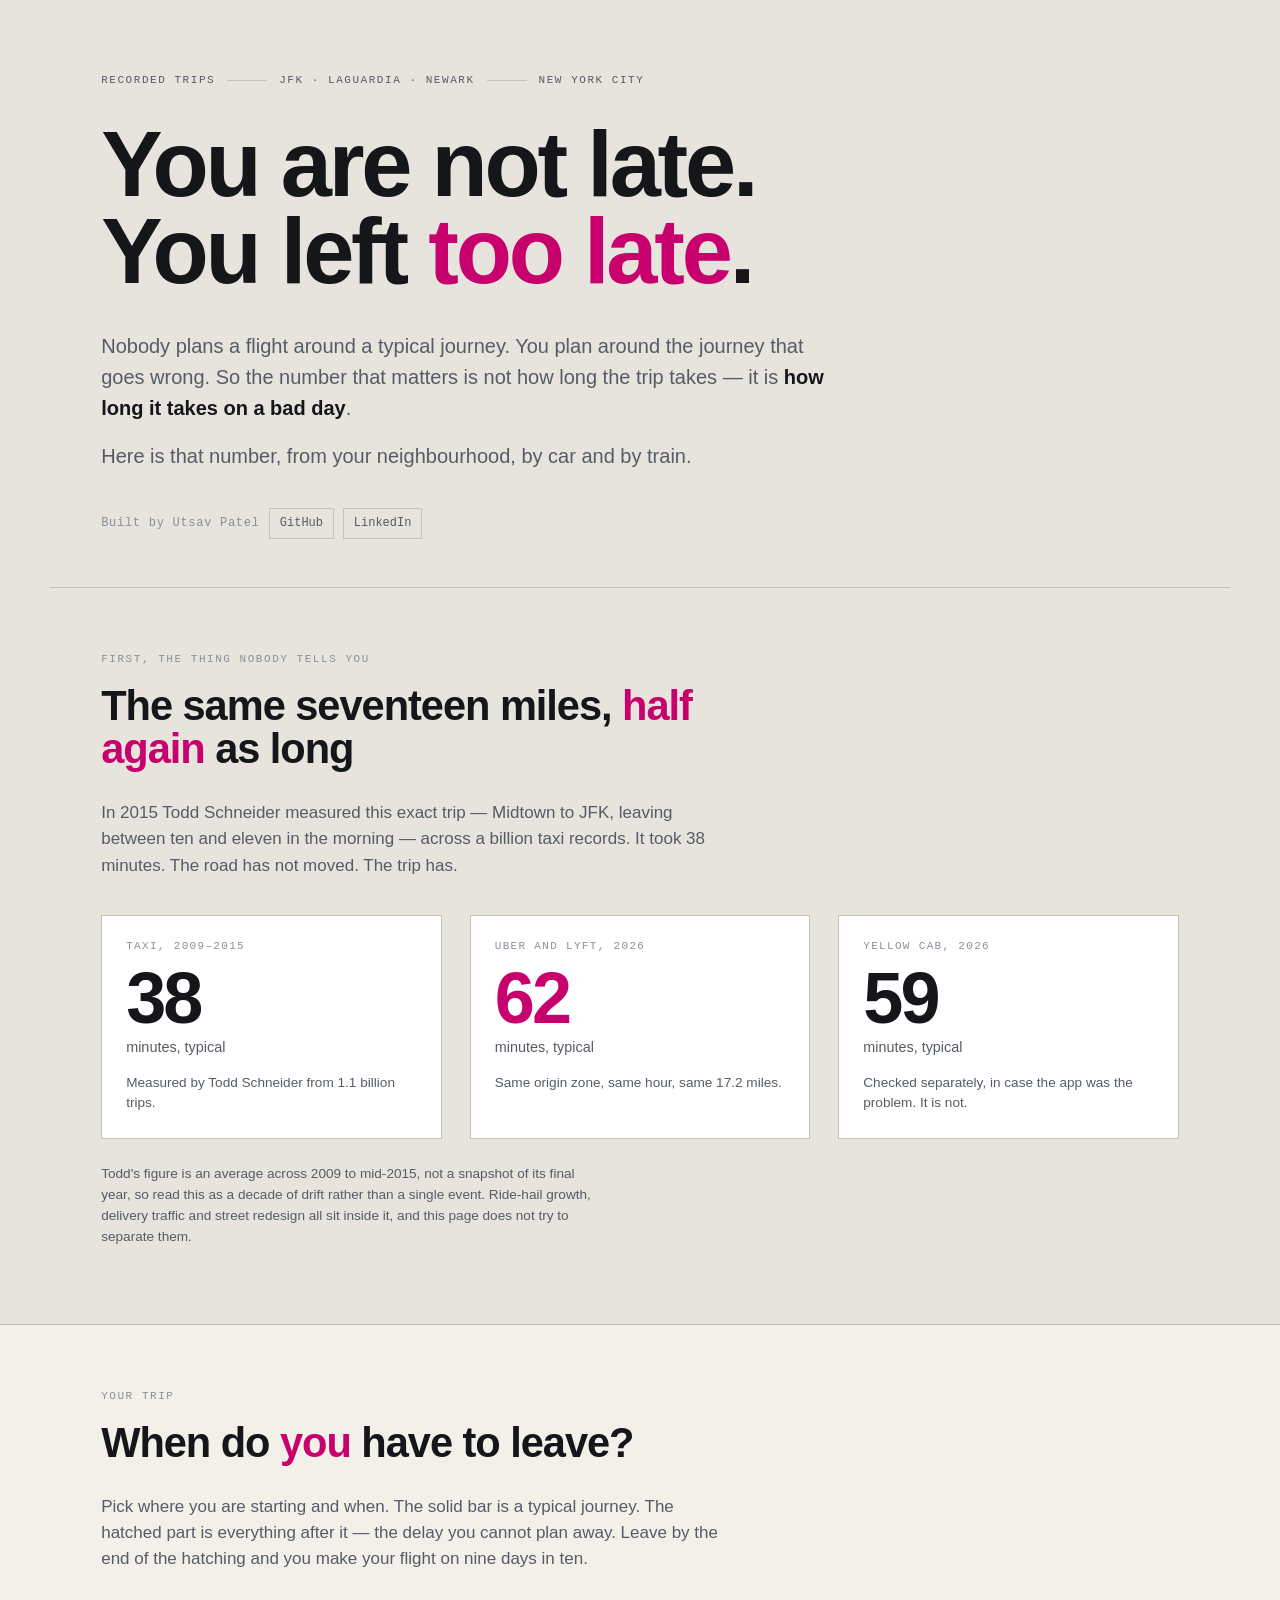
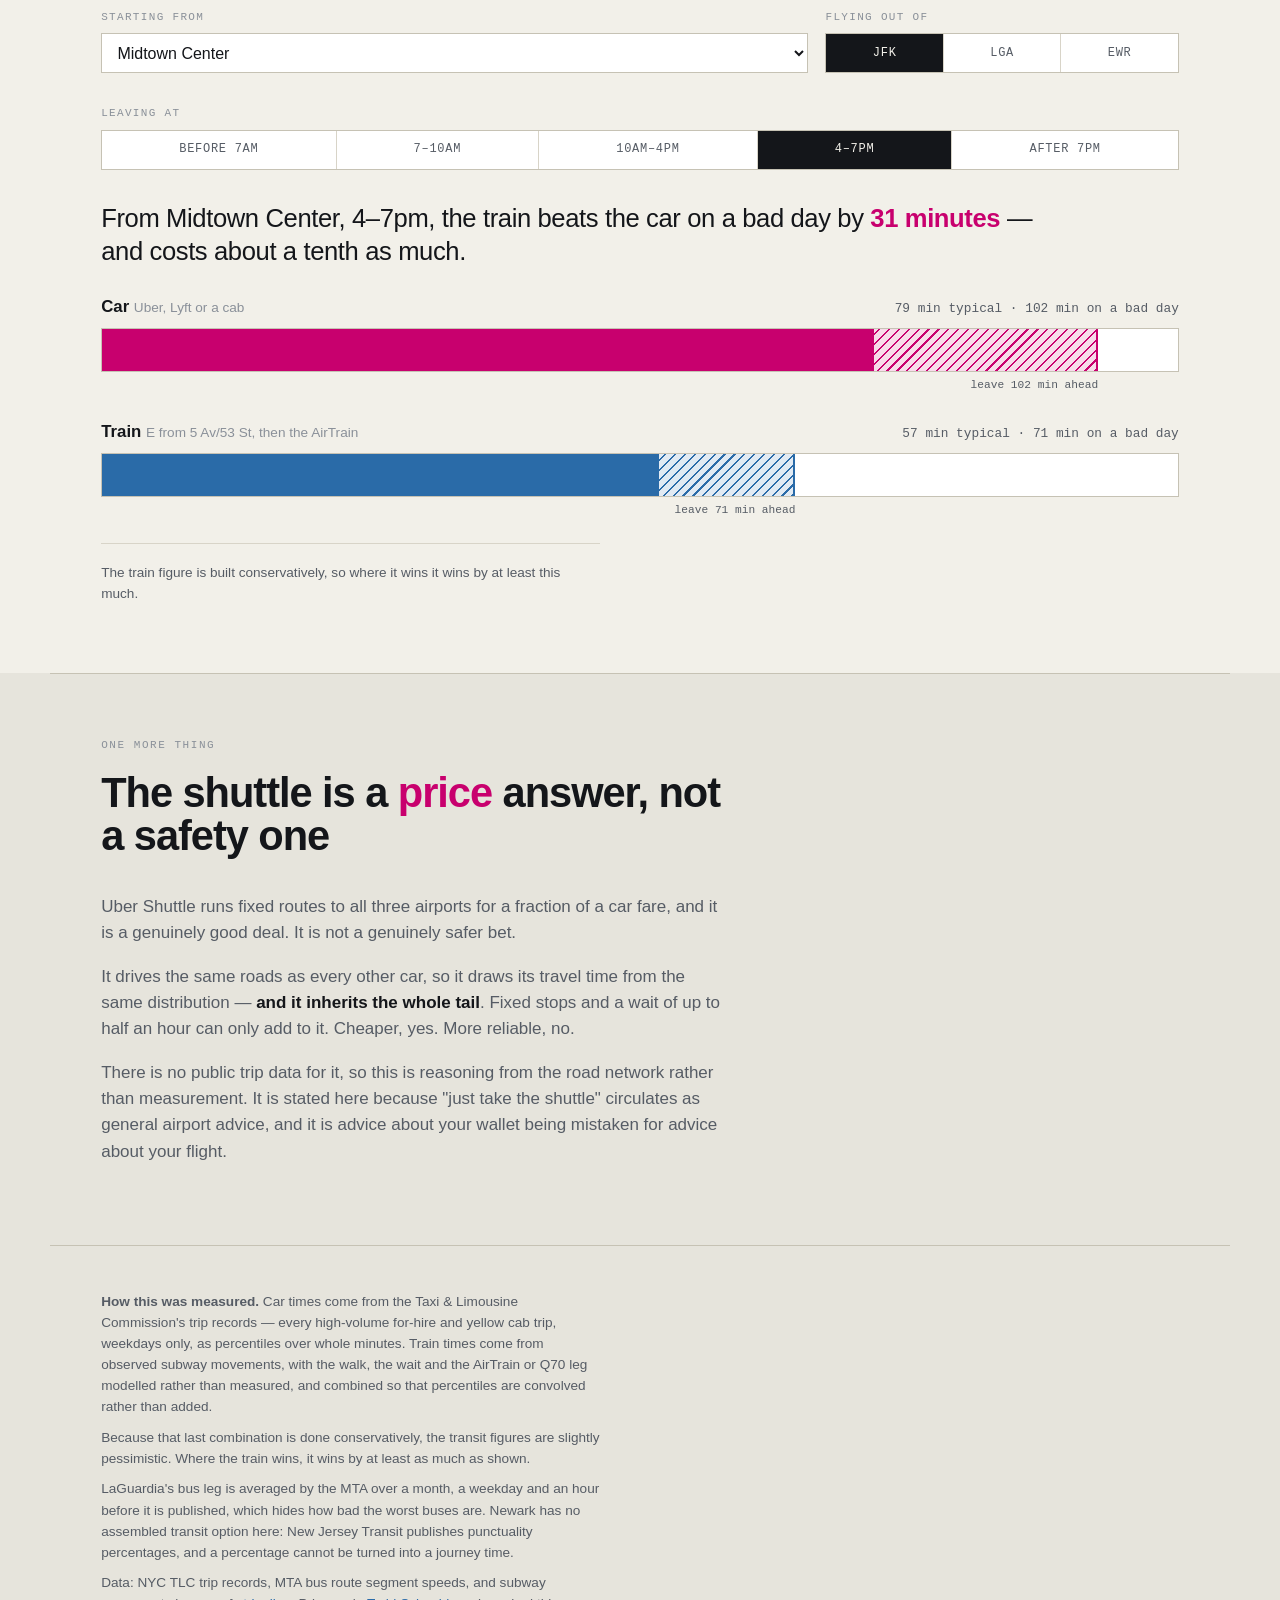
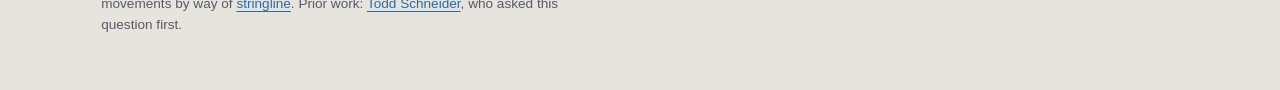
==== site/index.html @ 916d8d61 "The page, and a monthly refresh that runs on Actions rather than a laptop" ====
<!doctype html>
<html lang="en">
<head>
<meta charset="utf-8">
<meta name="viewport" content="width=device-width, initial-scale=1">
<title>When to leave for the airport</title>
<meta name="description" content="How long it really takes to reach JFK, LaGuardia and Newark from your neighbourhood — by car and by train — measured from millions of recorded trips, with the worst case shown rather than the average.">
<link rel="stylesheet" href="style.css">
</head>
<body>

<header class="masthead wrap">
  <p class="eyebrow">Recorded trips <span class="rule"></span> <span id="trip-count">JFK · LaGuardia · Newark</span> <span class="rule"></span> New York City</p>
  <h1>You are not late.<br>You left <em>too late</em>.</h1>
  <div class="standfirst">
    <p>Nobody plans a flight around a typical journey. You plan around the journey
    that goes wrong. So the number that matters is not how long the trip takes —
    it is <strong>how long it takes on a bad day</strong>.</p>
    <p>Here is that number, from your neighbourhood, by car and by train.</p>
  </div>

  <p class="byline">
    <span class="byline-label">Built by Utsav Patel</span>
    <a class="link-chip" href="https://github.com/utsavp257" target="_blank" rel="noopener">GitHub</a>
    <a class="link-chip" href="https://www.linkedin.com/in/utsav-patel-478664223/" target="_blank" rel="noopener">LinkedIn</a>
  </p>
</header>

<section class="band wrap" aria-labelledby="then-now-heading">
  <div class="section-head">
    <span class="marker">First, the thing nobody tells you</span>
    <h2 id="then-now-heading">The same seventeen miles, <em>half again</em> as long</h2>
    <p>In 2015 Todd Schneider measured this exact trip — Midtown to JFK, leaving
    between ten and eleven in the morning — across a billion taxi records. It took
    38 minutes. The road has not moved. The trip has.</p>
  </div>

  <div class="then-now">
    <div class="tn-card">
      <div class="tn-when">Taxi, 2009–2015</div>
      <p class="tn-value">38</p>
      <div class="tn-unit">minutes, typical</div>
      <p class="tn-note">Measured by Todd Schneider from 1.1 billion trips.</p>
    </div>
    <div class="tn-card tn-card-now">
      <div class="tn-when">Uber and Lyft, 2026</div>
      <p class="tn-value">62</p>
      <div class="tn-unit">minutes, typical</div>
      <p class="tn-note">Same origin zone, same hour, same 17.2 miles.</p>
    </div>
    <div class="tn-card">
      <div class="tn-when">Yellow cab, 2026</div>
      <p class="tn-value">59</p>
      <div class="tn-unit">minutes, typical</div>
      <p class="tn-note">Checked separately, in case the app was the problem. It is not.</p>
    </div>
  </div>

  <p class="footnote">Todd's figure is an average across 2009 to mid-2015, not a
  snapshot of its final year, so read this as a decade of drift rather than a
  single event. Ride-hail growth, delivery traffic and street redesign all sit
  inside it, and this page does not try to separate them.</p>
</section>

<section class="band band-paper" aria-labelledby="picker-heading">
  <div class="wrap">
    <div class="section-head">
      <span class="marker">Your trip</span>
      <h2 id="picker-heading">When do <em>you</em> have to leave?</h2>
      <p>Pick where you are starting and when. The solid bar is a typical journey.
      The hatched part is everything after it — the delay you cannot plan away.
      Leave by the end of the hatching and you make your flight on nine days in ten.</p>
    </div>

    <div class="controls">
      <label class="field">
        <span class="field-label">Starting from</span>
        <select id="origin"></select>
      </label>
      <div class="field">
        <span class="field-label">Flying out of</span>
        <div class="segmented" id="airport" role="group" aria-label="Airport"></div>
      </div>
    </div>

    <div class="field" style="margin-bottom:2rem">
      <span class="field-label">Leaving at</span>
      <div class="segmented" id="block" role="group" aria-label="Time of day"></div>
    </div>

    <p class="verdict" id="verdict"></p>
    <div class="bars" id="bars"></div>
    <div class="evidence" id="evidence"></div>
  </div>
</section>

<section class="band wrap" aria-labelledby="shuttle-heading">
  <div class="section-head">
    <span class="marker">One more thing</span>
    <h2 id="shuttle-heading">The shuttle is a <em>price</em> answer, not a safety one</h2>
  </div>
  <div class="prose">
    <p>Uber Shuttle runs fixed routes to all three airports for a fraction of a
    car fare, and it is a genuinely good deal. It is not a genuinely safer bet.</p>
    <p>It drives the same roads as every other car, so it draws its travel time
    from the same distribution — <strong>and it inherits the whole tail</strong>.
    Fixed stops and a wait of up to half an hour can only add to it. Cheaper, yes.
    More reliable, no.</p>
    <p>There is no public trip data for it, so this is reasoning from the road
    network rather than measurement. It is stated here because "just take the
    shuttle" circulates as general airport advice, and it is advice about your
    wallet being mistaken for advice about your flight.</p>
  </div>
</section>

<footer class="colophon wrap">
  <p><strong>How this was measured.</strong> Car times come from the
  Taxi &amp; Limousine Commission's trip records — every high-volume for-hire and
  yellow cab trip, weekdays only, as percentiles over whole minutes. Train times
  come from observed subway movements, with the walk, the wait and the AirTrain
  or Q70 leg modelled rather than measured, and combined so that percentiles are
  convolved rather than added.</p>
  <p>Because that last combination is done conservatively, the transit figures
  are slightly pessimistic. Where the train wins, it wins by at least as much as
  shown.</p>
  <p>LaGuardia's bus leg is averaged by the MTA over a month, a weekday and an
  hour before it is published, which hides how bad the worst buses are. Newark
  has no assembled transit option here: New Jersey Transit publishes punctuality
  percentages, and a percentage cannot be turned into a journey time.</p>
  <p>Data: NYC TLC trip records, MTA bus route segment speeds, and subway
  movements by way of <a href="https://github.com/utsavp257/stringline">stringline</a>.
  Prior work: <a href="https://toddwschneider.com/posts/analyzing-1-1-billion-nyc-taxi-and-uber-trips-with-a-vengeance/">Todd Schneider</a>,
  who asked this question first.</p>
</footer>

<script src="app.js"></script>
</body>
</html>
---- site/style.css ----
/* Leave-by times for the New York airports.
   Aeronautical chart ground: warm chart paper, aviation magenta, chart blue.
   Helvetica and mono, as on stringline — same atlas, opposite plate.
   Hatching means the same thing here as on a sectional: airspace you respect. */

:root {
  --chart:       #e6e4dc;
  --paper:       #f2f0e9;
  --panel:       #ffffff;
  --rule:        #c6c2b4;
  --rule-soft:   #d8d4c8;

  --ink:         #14161a;
  --ink-2:       #565c65;
  --ink-3:       #8a9099;

  --magenta:     #c8006e;
  --magenta-dim: rgba(200, 0, 110, 0.14);
  --blue:        #2a6ba8;
  --blue-dim:    rgba(42, 107, 168, 0.14);
  --amber:       #a86a00;

  --display: "Helvetica Neue", Helvetica, Arial, sans-serif;
  --mono: ui-monospace, "SF Mono", SFMono-Regular, Menlo, Consolas, monospace;

  --measure: 66ch;
  --gutter: clamp(1.15rem, 4vw, 4rem);
}

*, *::before, *::after { box-sizing: border-box; }
html { -webkit-text-size-adjust: 100%; }

body {
  margin: 0;
  background: var(--chart);
  color: var(--ink);
  font-family: var(--display);
  font-size: clamp(1rem, 0.95rem + 0.2vw, 1.0625rem);
  line-height: 1.55;
  -webkit-font-smoothing: antialiased;
}

.sr-only {
  position: absolute; width: 1px; height: 1px;
  padding: 0; margin: -1px; overflow: hidden;
  clip: rect(0 0 0 0); white-space: nowrap; border: 0;
}

a { color: var(--blue); text-underline-offset: 0.2em; }
a:hover { color: var(--magenta); }
:focus-visible { outline: 2px solid var(--magenta); outline-offset: 3px; }

.wrap { max-width: 1180px; margin: 0 auto; padding-inline: var(--gutter); }

/* ── masthead ─────────────────────────────────────────────── */

.masthead { padding-block: clamp(2.5rem, 8vh, 6rem) clamp(1.75rem, 4vh, 3rem); }

.eyebrow {
  margin: 0 0 clamp(1.25rem, 3.5vh, 2.5rem);
  font-family: var(--mono);
  font-size: 0.6875rem;
  letter-spacing: 0.14em;
  text-transform: uppercase;
  color: var(--ink-2);
  display: flex; align-items: center; gap: 0.75rem; flex-wrap: wrap;
}
.eyebrow .rule { flex: 0 0 2.5rem; height: 1px; background: var(--rule); }

h1 {
  margin: 0;
  font-size: clamp(2.5rem, 8.5vw, 5.75rem);
  line-height: 0.95;
  letter-spacing: -0.035em;
  font-weight: 700;
}
h1 em { font-style: normal; color: var(--magenta); }

.standfirst {
  margin-top: clamp(1.5rem, 4vh, 2.25rem);
  max-width: var(--measure);
  color: var(--ink-2);
  font-size: clamp(1.0625rem, 1rem + 0.35vw, 1.25rem);
}
.standfirst p { margin: 0 0 0.85em; }
.standfirst strong { color: var(--ink); font-weight: 600; }

.byline {
  margin-top: clamp(1.75rem, 4vh, 2.5rem);
  display: flex; align-items: center; gap: 0.6rem; flex-wrap: wrap;
  font-family: var(--mono); font-size: 0.75rem;
}
.byline-label { color: var(--ink-3); letter-spacing: 0.06em; }
.link-chip {
  border: 1px solid var(--rule);
  padding: 0.3rem 0.6rem;
  text-decoration: none;
  color: var(--ink-2);
}
.link-chip:hover { border-color: var(--magenta); color: var(--magenta); }

/* ── sections ─────────────────────────────────────────────── */

.band { border-top: 1px solid var(--rule); padding-block: clamp(2.5rem, 7vh, 4.5rem); }
.band-paper { background: var(--paper); }

.section-head { max-width: var(--measure); margin-bottom: clamp(1.75rem, 4vh, 2.5rem); }
.section-head h2 {
  margin: 0 0 0.7em;
  font-size: clamp(1.65rem, 4vw, 2.6rem);
  line-height: 1.05;
  letter-spacing: -0.025em;
  font-weight: 700;
}
.section-head h2 em { font-style: normal; color: var(--magenta); }
.section-head p { margin: 0 0 0.8em; color: var(--ink-2); }

.marker {
  font-family: var(--mono); font-size: 0.6875rem; letter-spacing: 0.14em;
  text-transform: uppercase; color: var(--ink-3); display: block; margin-bottom: 1rem;
}

/* ── the then-and-now plate ───────────────────────────────── */

.then-now {
  display: grid; gap: clamp(1rem, 2.5vw, 1.75rem);
  grid-template-columns: repeat(auto-fit, minmax(230px, 1fr));
}
.tn-card { background: var(--panel); border: 1px solid var(--rule); padding: 1.4rem 1.5rem 1.6rem; }
.tn-when { font-family: var(--mono); font-size: 0.6875rem; letter-spacing: 0.12em; text-transform: uppercase; color: var(--ink-3); }
.tn-value { font-size: clamp(3rem, 8vw, 4.5rem); line-height: 1; letter-spacing: -0.04em; font-weight: 700; margin: 0.4rem 0 0.15rem; }
.tn-unit { font-size: 0.9rem; color: var(--ink-2); }
.tn-card-now .tn-value { color: var(--magenta); }
.tn-note { margin: 0.9rem 0 0; font-size: 0.85rem; color: var(--ink-2); line-height: 1.45; }

/* ── controls ─────────────────────────────────────────────── */

.controls { display: grid; gap: 1.1rem; margin-bottom: 2rem; }
@media (min-width: 720px) { .controls { grid-template-columns: 2fr 1fr; align-items: end; } }

.field { display: block; }
.field-label {
  display: block; font-family: var(--mono); font-size: 0.6875rem;
  letter-spacing: 0.12em; text-transform: uppercase; color: var(--ink-3); margin-bottom: 0.45rem;
}
.field select {
  width: 100%; font: inherit; font-size: 1rem; color: var(--ink);
  background: var(--panel); border: 1px solid var(--rule);
  padding: 0.6rem 0.7rem; border-radius: 0;
}

.segmented { display: flex; flex-wrap: wrap; gap: 0; border: 1px solid var(--rule); background: var(--panel); }
.segmented button {
  flex: 1 1 auto; font: inherit; font-family: var(--mono); font-size: 0.75rem;
  letter-spacing: 0.06em; text-transform: uppercase;
  background: none; border: 0; border-right: 1px solid var(--rule-soft);
  padding: 0.62rem 0.5rem; color: var(--ink-2); cursor: pointer;
}
.segmented button:last-child { border-right: 0; }
.segmented button[aria-pressed="true"] { background: var(--ink); color: var(--paper); }
.segmented button:hover:not([aria-pressed="true"]) { color: var(--magenta); }

/* ── the leave-by bars: the signature ─────────────────────── */

.verdict {
  font-size: clamp(1.15rem, 2.6vw, 1.6rem);
  line-height: 1.3; margin: 0 0 1.6rem; max-width: var(--measure);
  letter-spacing: -0.015em;
}
.verdict strong { color: var(--magenta); font-weight: 700; }

.bars { display: grid; gap: 1.5rem; }

.bar-row { display: grid; gap: 0.5rem; }
.bar-head { display: flex; justify-content: space-between; align-items: baseline; gap: 1rem; flex-wrap: wrap; }
.bar-mode { font-weight: 600; font-size: 1.05rem; }
.bar-mode span { font-weight: 400; color: var(--ink-3); font-size: 0.85rem; }
.bar-figure { font-family: var(--mono); font-size: 0.8rem; color: var(--ink-2); }

.track { position: relative; height: 44px; background: var(--panel); border: 1px solid var(--rule); }

/* Solid to the median, hatched to the ninetieth. The hatching is the point:
   it is the part of the journey you cannot plan around. */
.solid { position: absolute; inset-block: 0; left: 0; }
.tail {
  position: absolute; inset-block: 0;
  background-image: repeating-linear-gradient(
    -45deg, currentColor 0 1.5px, transparent 1.5px 7px
  );
  border-right: 2px solid currentColor;
}
.bar-car .solid { background: var(--magenta); }
.bar-car .tail { color: var(--magenta); background-color: var(--magenta-dim); }
.bar-transit .solid { background: var(--blue); }
.bar-transit .tail { color: var(--blue); background-color: var(--blue-dim); }

.tick {
  position: absolute; top: calc(100% + 6px);
  font-family: var(--mono); font-size: 0.7rem; color: var(--ink-2);
  white-space: nowrap;
}
.bar-row { padding-bottom: 1.4rem; }

.bar-empty {
  height: 44px; border: 1px dashed var(--rule); display: flex; align-items: center;
  padding-inline: 0.8rem; font-family: var(--mono); font-size: 0.75rem; color: var(--ink-3);
}

.evidence {
  margin-top: 1.5rem; padding-top: 1.1rem; border-top: 1px solid var(--rule-soft);
  font-size: 0.85rem; color: var(--ink-2); max-width: var(--measure);
}
.evidence p { margin: 0 0 0.5em; }
.evidence .flag { color: var(--amber); font-family: var(--mono); font-size: 0.7rem; letter-spacing: 0.08em; text-transform: uppercase; }

/* ── plain prose ──────────────────────────────────────────── */

.prose { max-width: var(--measure); }
.prose p { margin: 0 0 1em; color: var(--ink-2); }
.prose strong { color: var(--ink); font-weight: 600; }

.footnote { max-width: var(--measure); font-size: 0.85rem; color: var(--ink-2); margin-top: 1.5rem; }

.colophon { border-top: 1px solid var(--rule); padding-block: clamp(2rem, 5vh, 3.5rem); font-size: 0.85rem; color: var(--ink-2); }
.colophon p { margin: 0 0 0.7em; max-width: var(--measure); }

@media (prefers-reduced-motion: no-preference) {
  .solid, .tail { transition: width 260ms ease, left 260ms ease; }
}
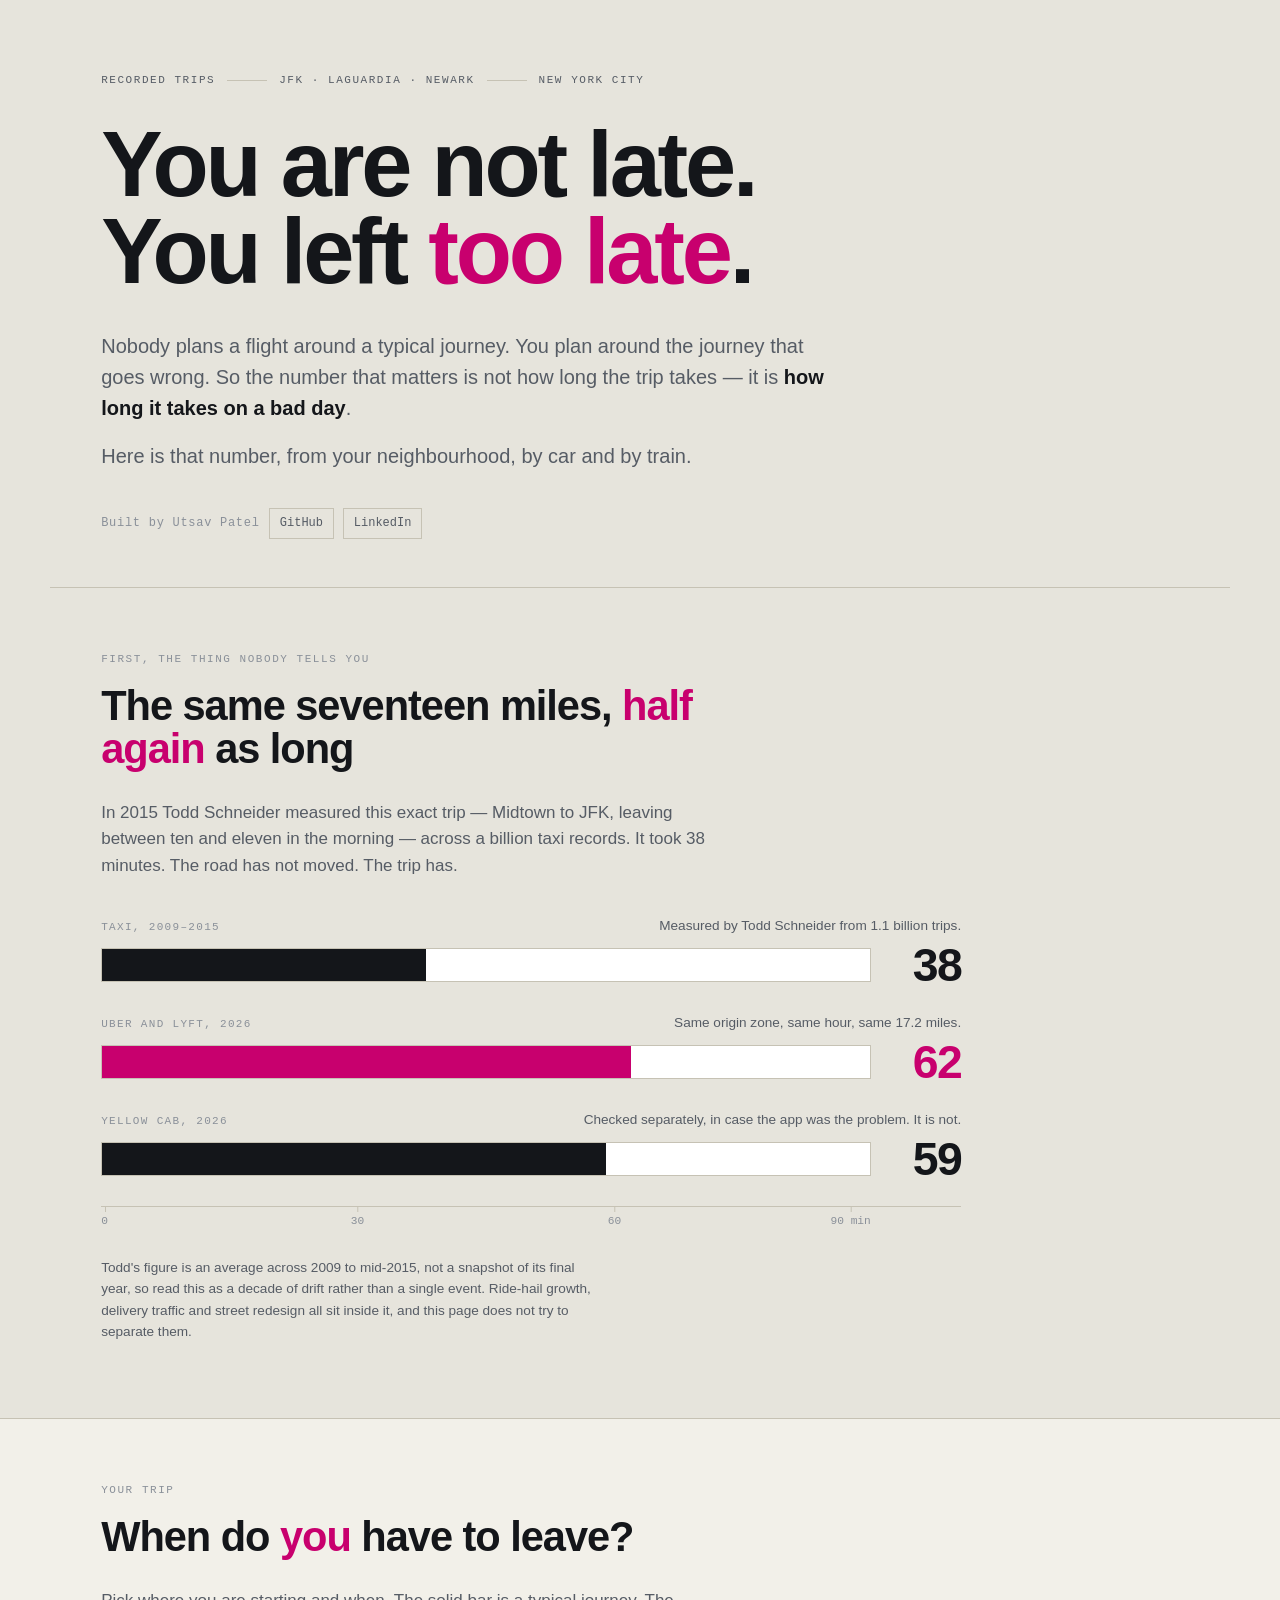
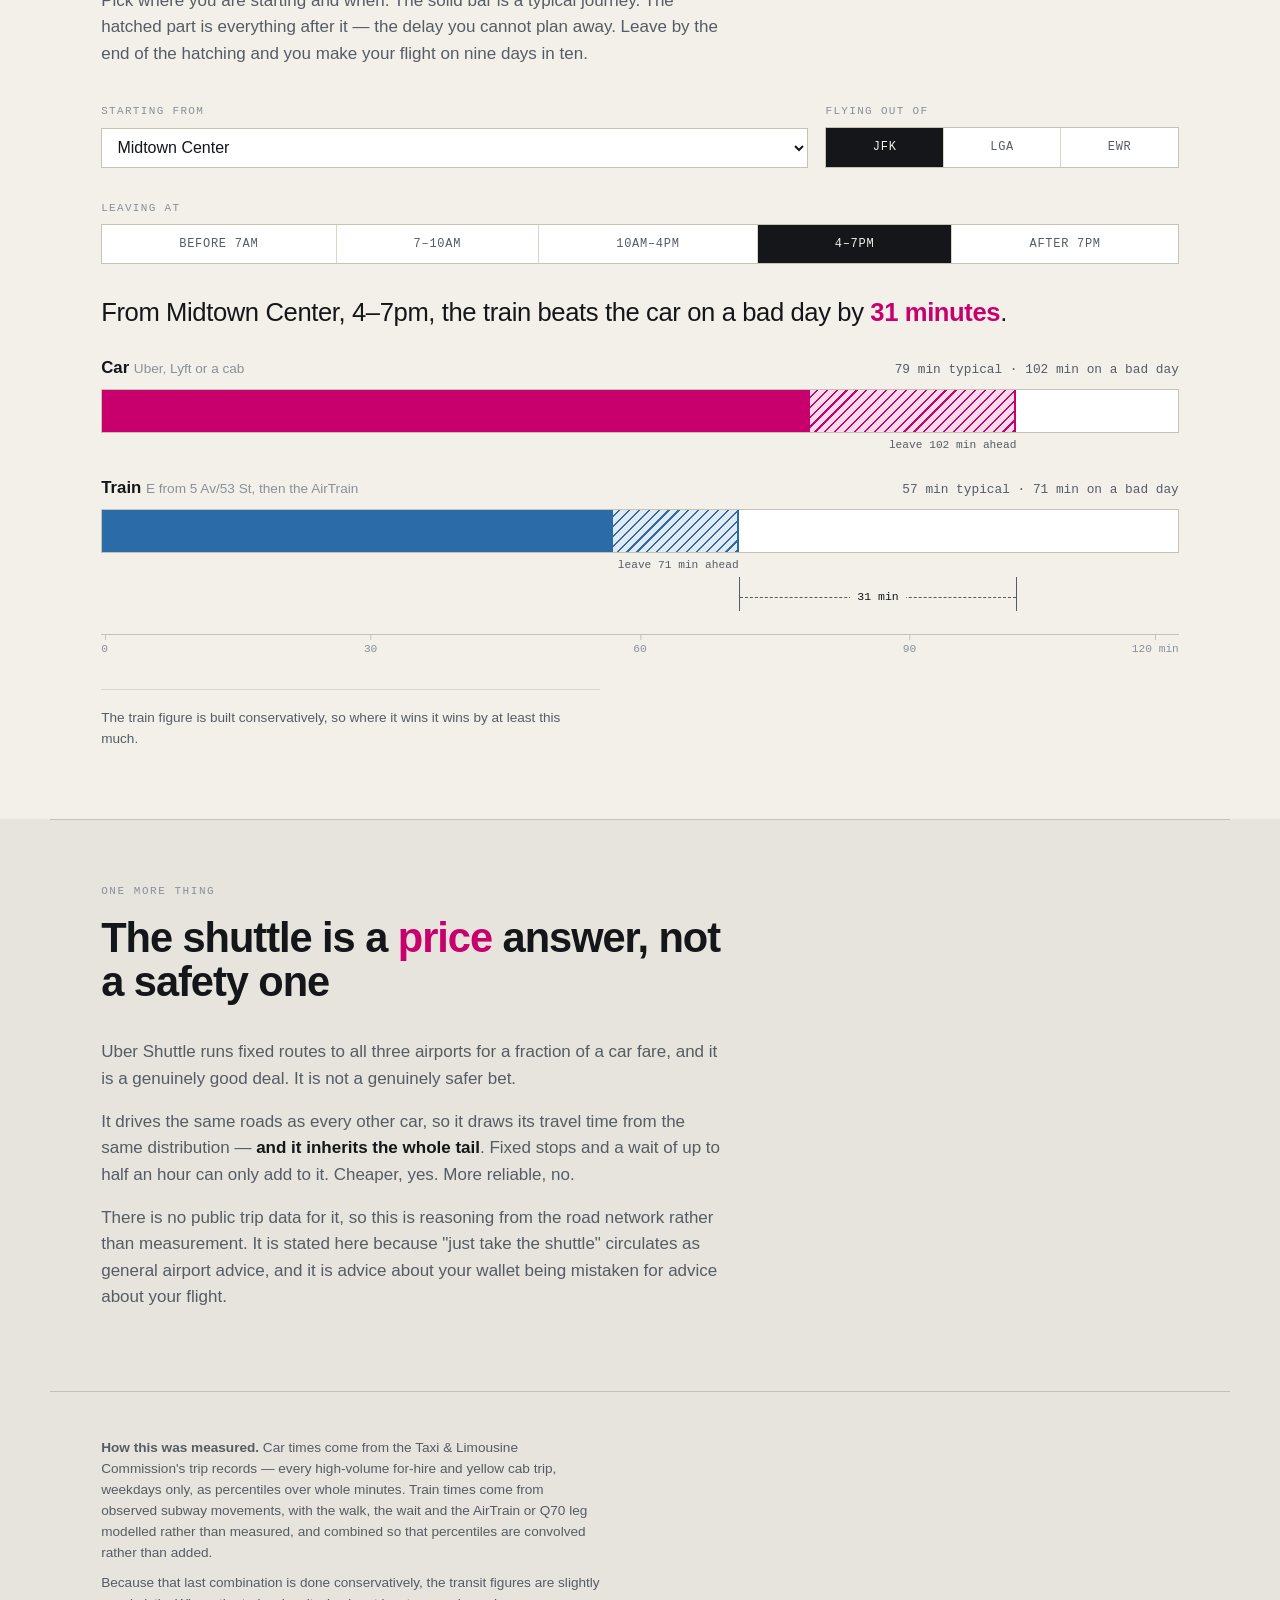
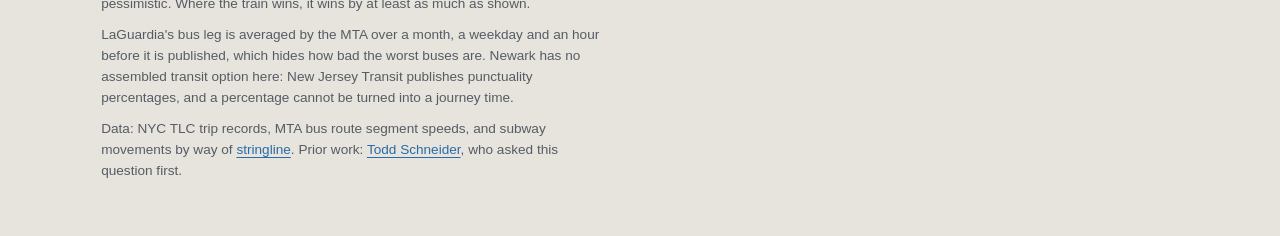
==== commit 7008463d: "Give both charts a shared axis, draw the gap that is the finding, and replace the stat tiles with ba" ====
--- a/site/index.html
+++ b/site/index.html
@@ -36,26 +36,49 @@
   </div>
 
   <div class="then-now">
-    <div class="tn-card">
-      <div class="tn-when">Taxi, 2009–2015</div>
-      <p class="tn-value">38</p>
-      <div class="tn-unit">minutes, typical</div>
-      <p class="tn-note">Measured by Todd Schneider from 1.1 billion trips.</p>
+    <div class="tn-row">
+      <div class="tn-head">
+        <span class="tn-when">Taxi, 2009–2015</span>
+        <span class="tn-note">Measured by Todd Schneider from 1.1 billion trips.</span>
+      </div>
+      <div class="tn-plot">
+        <div class="tn-track">
+          <div class="tn-fill" style="width:42.2%"></div>
+        </div>
+        <span class="tn-value">38</span>
+      </div>
     </div>
-    <div class="tn-card tn-card-now">
-      <div class="tn-when">Uber and Lyft, 2026</div>
-      <p class="tn-value">62</p>
-      <div class="tn-unit">minutes, typical</div>
-      <p class="tn-note">Same origin zone, same hour, same 17.2 miles.</p>
+    <div class="tn-row tn-row-now">
+      <div class="tn-head">
+        <span class="tn-when">Uber and Lyft, 2026</span>
+        <span class="tn-note">Same origin zone, same hour, same 17.2 miles.</span>
+      </div>
+      <div class="tn-plot">
+        <div class="tn-track">
+          <div class="tn-fill" style="width:68.9%"></div>
+        </div>
+        <span class="tn-value">62</span>
+      </div>
     </div>
-    <div class="tn-card">
-      <div class="tn-when">Yellow cab, 2026</div>
-      <p class="tn-value">59</p>
-      <div class="tn-unit">minutes, typical</div>
-      <p class="tn-note">Checked separately, in case the app was the problem. It is not.</p>
+    <div class="tn-row">
+      <div class="tn-head">
+        <span class="tn-when">Yellow cab, 2026</span>
+        <span class="tn-note">Checked separately, in case the app was the problem. It is not.</span>
+      </div>
+      <div class="tn-plot">
+        <div class="tn-track">
+          <div class="tn-fill" style="width:65.6%"></div>
+        </div>
+        <span class="tn-value">59</span>
+      </div>
     </div>
+    <div class="tn-axis"><div class="tn-axis-inner">
+      <span class="axis-tick axis-first" style="left:0%">0</span>
+      <span class="axis-tick" style="left:33.3%">30</span>
+      <span class="axis-tick" style="left:66.7%">60</span>
+      <span class="axis-tick axis-last" style="left:100%">90 min</span>
+    </div></div>
   </div>
-
   <p class="footnote">Todd's figure is an average across 2009 to mid-2015, not a
   snapshot of its final year, so read this as a decade of drift rather than a
   single event. Ride-hail growth, delivery traffic and street redesign all sit
--- a/site/style.css
+++ b/site/style.css
@@ -122,16 +122,33 @@
 
 /* ── the then-and-now plate ───────────────────────────────── */
 
-.then-now {
-  display: grid; gap: clamp(1rem, 2.5vw, 1.75rem);
-  grid-template-columns: repeat(auto-fit, minmax(230px, 1fr));
-}
-.tn-card { background: var(--panel); border: 1px solid var(--rule); padding: 1.4rem 1.5rem 1.6rem; }
-.tn-when { font-family: var(--mono); font-size: 0.6875rem; letter-spacing: 0.12em; text-transform: uppercase; color: var(--ink-3); }
-.tn-value { font-size: clamp(3rem, 8vw, 4.5rem); line-height: 1; letter-spacing: -0.04em; font-weight: 700; margin: 0.4rem 0 0.15rem; }
-.tn-unit { font-size: 0.9rem; color: var(--ink-2); }
-.tn-card-now .tn-value { color: var(--magenta); }
-.tn-note { margin: 0.9rem 0 0; font-size: 0.85rem; color: var(--ink-2); line-height: 1.45; }
+/* Three eras on one scale. Drawn rather than tiled, because the comparison is
+   the point and because it teaches the bar language the picker uses below. */
+.then-now { max-width: 860px; }
+.tn-row { display: grid; grid-template-columns: minmax(0, 1fr); gap: 0.35rem; margin-bottom: 1.5rem; }
+.tn-head { display: flex; align-items: baseline; justify-content: space-between; gap: 1rem; flex-wrap: wrap; }
+.tn-when {
+  font-family: var(--mono); font-size: 0.6875rem; letter-spacing: 0.12em;
+  text-transform: uppercase; color: var(--ink-3);
+}
+.tn-note { font-size: 0.85rem; color: var(--ink-2); }
+.tn-plot { position: relative; display: flex; align-items: center; gap: 0.9rem; }
+.tn-track { position: relative; flex: 1 1 auto; height: 34px; background: var(--panel); border: 1px solid var(--rule); }
+.tn-fill { position: absolute; inset-block: 0; left: 0; background: var(--ink); }
+.tn-row-now .tn-fill { background: var(--magenta); }
+.tn-value {
+  /* Fixed in rem, not ch. A ch here is measured against this element's own
+     large font size, while the axis margin below is measured against body
+     text, and the two silently disagreed by about seventeen pixels. */
+  flex: 0 0 4.75rem; text-align: right;
+  font-size: clamp(1.9rem, 4.5vw, 2.9rem); line-height: 1;
+  letter-spacing: -0.035em; font-weight: 700;
+}
+.tn-row-now .tn-value { color: var(--magenta); }
+.tn-axis { position: relative; height: 1.7rem; border-top: 1px solid var(--rule); }
+/* Matches the flex gap plus the value column, so the axis lines up with the
+   tracks above it rather than with the row. */
+.tn-axis-inner { position: relative; height: 100%; margin-right: calc(4.75rem + 0.9rem); }
 
 /* ── controls ─────────────────────────────────────────────── */
 
@@ -169,7 +186,7 @@
 }
 .verdict strong { color: var(--magenta); font-weight: 700; }
 
-.bars { display: grid; gap: 1.5rem; }
+.bars { display: grid; gap: 1.35rem; }
 
 .bar-row { display: grid; gap: 0.5rem; }
 .bar-head { display: flex; justify-content: space-between; align-items: baseline; gap: 1rem; flex-wrap: wrap; }
@@ -195,11 +212,47 @@
 .bar-transit .tail { color: var(--blue); background-color: var(--blue-dim); }
 
 .tick {
-  position: absolute; top: calc(100% + 6px);
+  position: absolute; top: calc(100% + 5px);
   font-family: var(--mono); font-size: 0.7rem; color: var(--ink-2);
   white-space: nowrap;
 }
-.bar-row { padding-bottom: 1.4rem; }
+.bar-row { padding-bottom: 1.25rem; }
+
+/* The gap between the two bad-day marks, and the shared axis beneath both
+   bars. Both are positioned in the same percentage space as the tracks, so
+   everything lines up vertically without a layout system. */
+
+.gap-row { position: relative; height: 26px; margin-top: -0.6rem; }
+.gap-span {
+  position: absolute; top: -8px; bottom: 0;
+  border-left: 1px solid var(--ink-2);
+  border-right: 1px solid var(--ink-2);
+}
+.gap-span::before {
+  content: ""; position: absolute; top: 60%; left: 0; right: 0;
+  border-top: 1px dashed var(--ink-2);
+}
+.gap-label {
+  position: absolute; top: 60%; left: 50%;
+  transform: translate(-50%, -50%);
+  background: var(--paper); padding: 0 0.45rem;
+  font-family: var(--mono); font-size: 0.72rem; color: var(--ink);
+  white-space: nowrap;
+}
+
+.axis { position: relative; height: 1.9rem; margin-top: 0.1rem; border-top: 1px solid var(--rule); }
+.axis-tick {
+  position: absolute; top: 0.35rem;
+  font-family: var(--mono); font-size: 0.7rem; color: var(--ink-3);
+  transform: translateX(-50%); white-space: nowrap;
+}
+.axis-tick::before {
+  content: ""; position: absolute; top: -0.35rem; left: 50%;
+  width: 1px; height: 0.3rem; background: var(--rule);
+}
+/* The first and last labels sit inside the axis rather than hanging off it. */
+.axis-first { transform: none; }
+.axis-last { transform: translateX(-100%); }
 
 .bar-empty {
   height: 44px; border: 1px dashed var(--rule); display: flex; align-items: center;
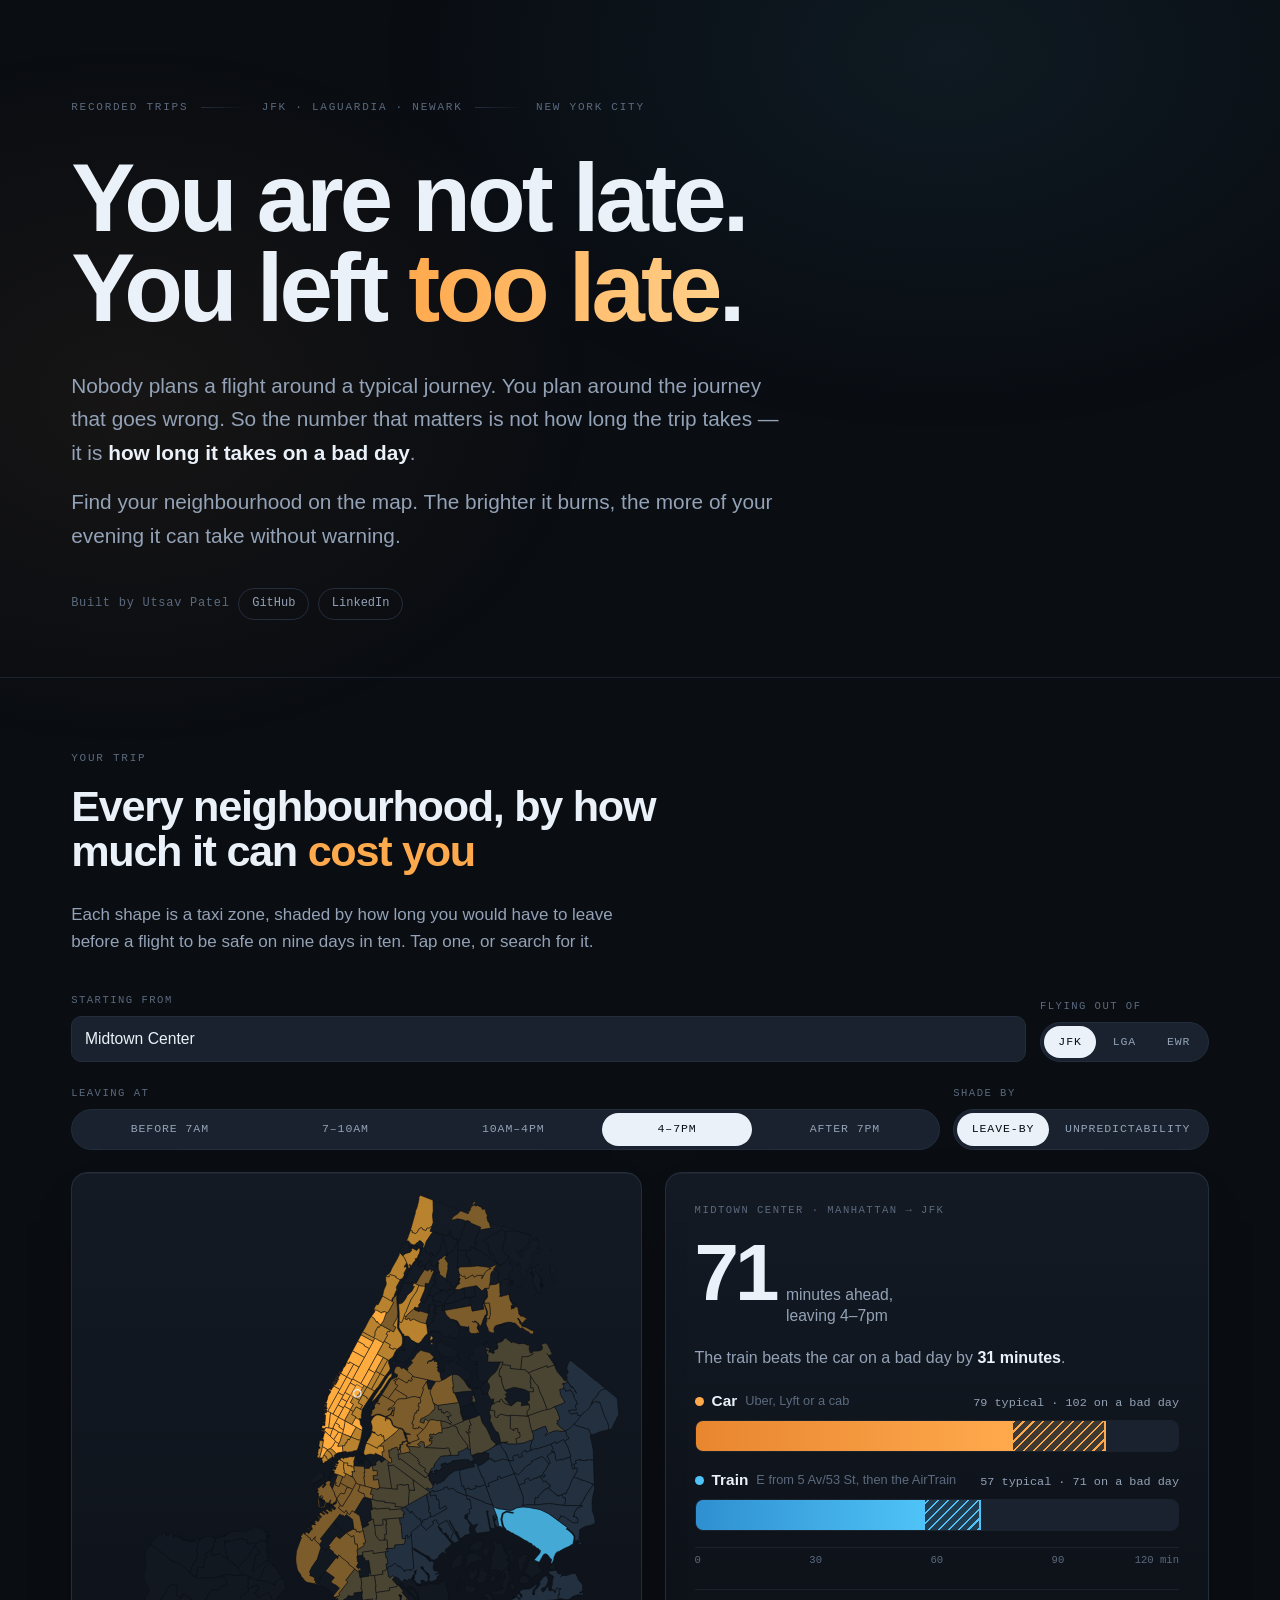
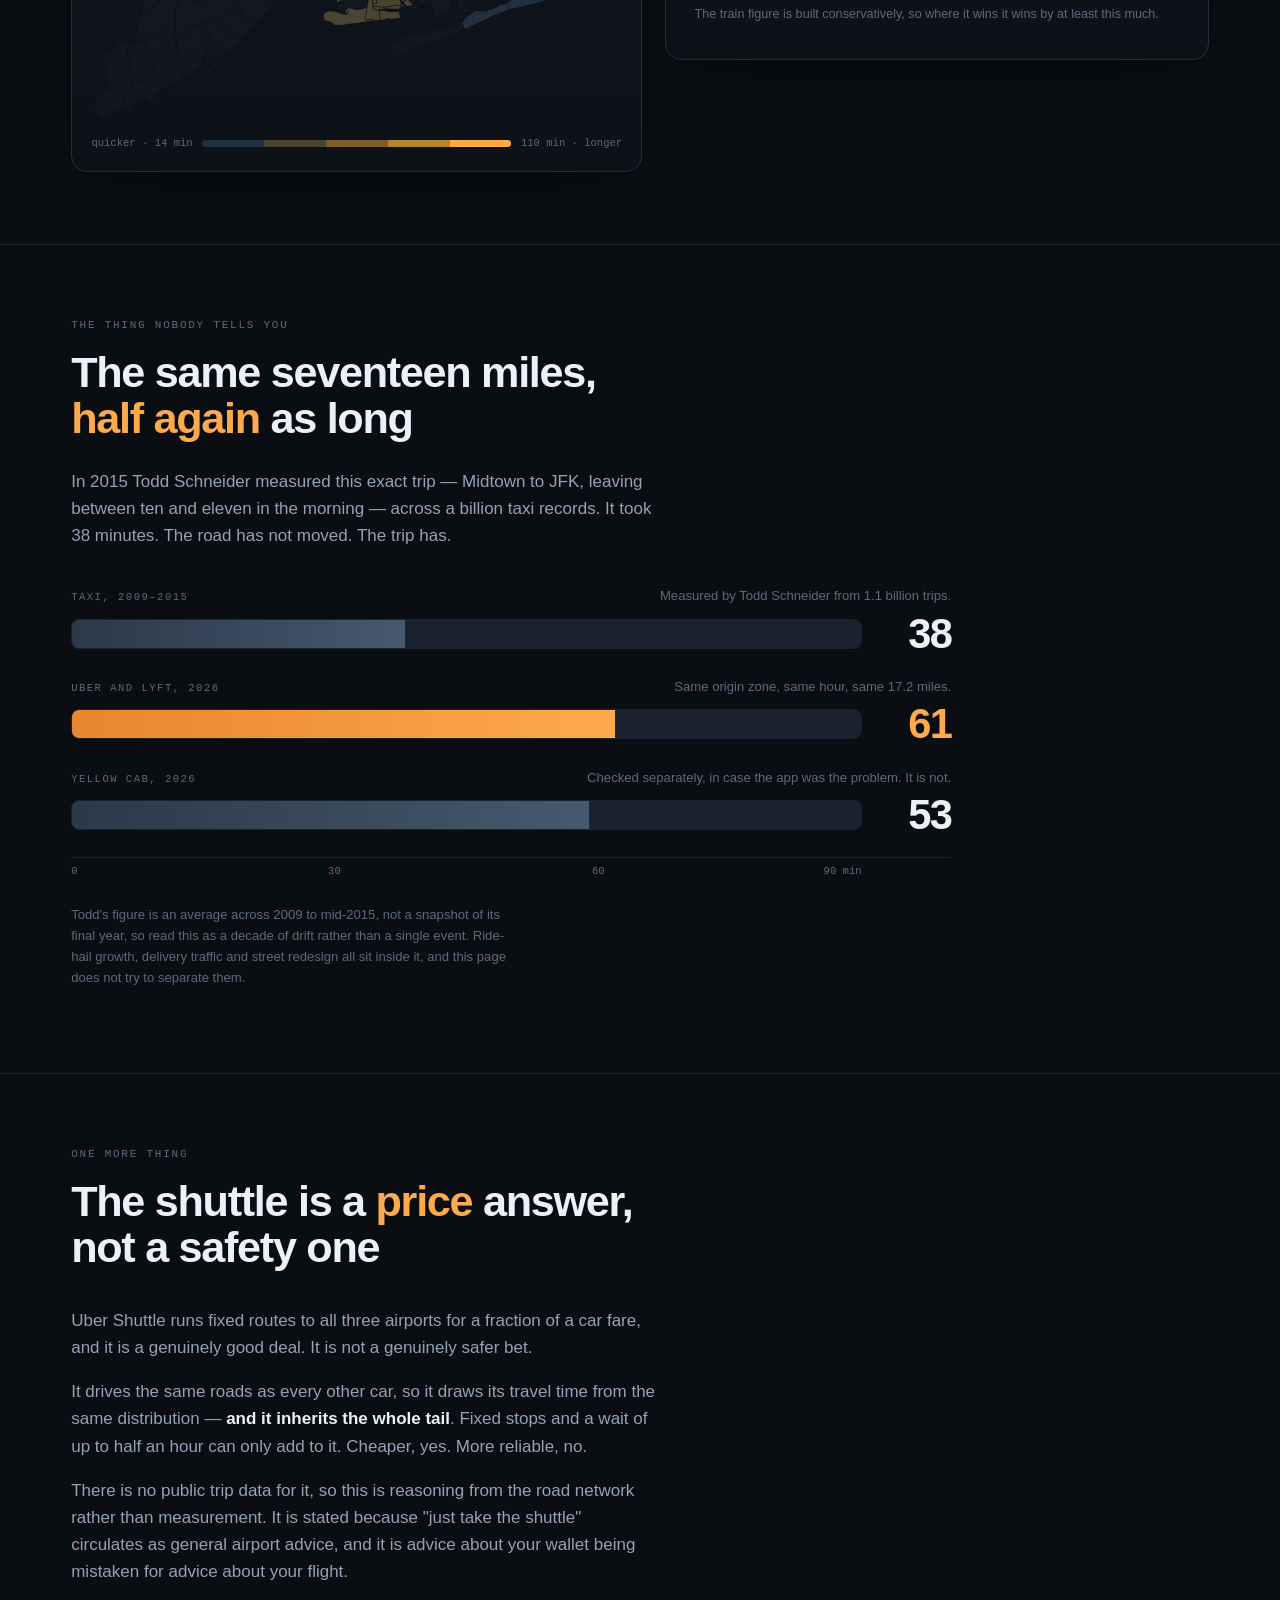
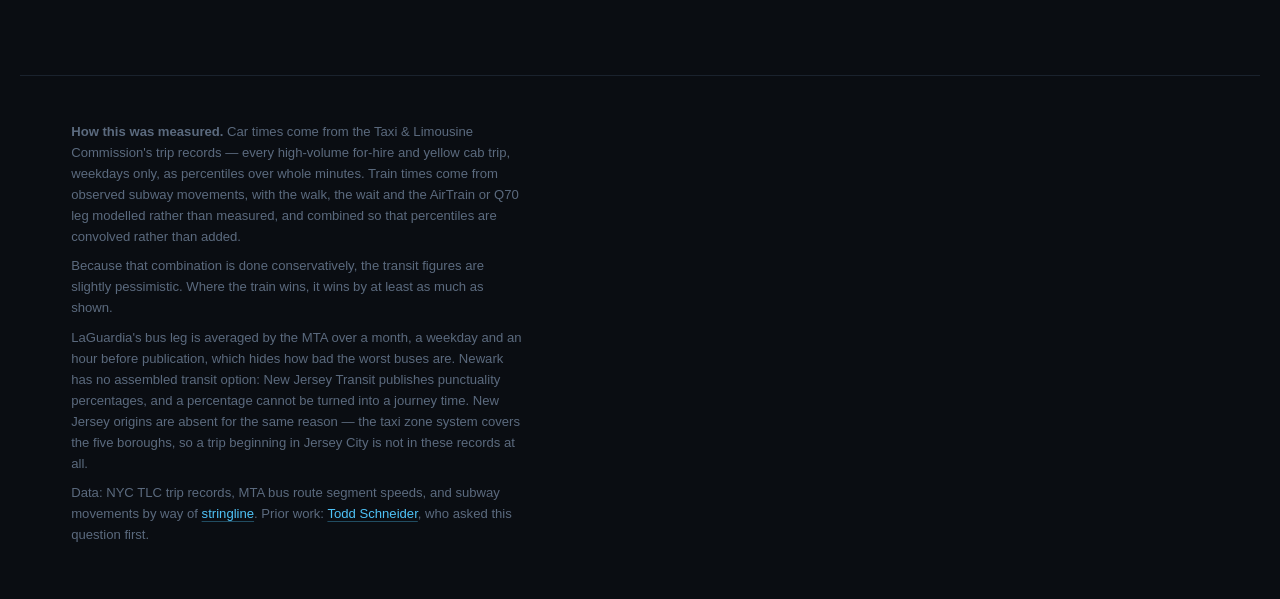
==== commit 7c25a1fe: "Rebuild the page around a choropleth of the city, with a search box in place of the long list" ====
--- a/site/index.html
+++ b/site/index.html
@@ -10,146 +10,168 @@
 <body>
 
 <header class="masthead wrap">
-  <p class="eyebrow">Recorded trips <span class="rule"></span> <span id="trip-count">JFK · LaGuardia · Newark</span> <span class="rule"></span> New York City</p>
-  <h1>You are not late.<br>You left <em>too late</em>.</h1>
-  <div class="standfirst">
+  <p class="eyebrow rise">Recorded trips <span class="rule"></span> JFK · LaGuardia · Newark <span class="rule"></span> New York City</p>
+  <h1 class="rise">You are not late.<br>You left <em>too late</em>.</h1>
+  <div class="standfirst rise">
     <p>Nobody plans a flight around a typical journey. You plan around the journey
     that goes wrong. So the number that matters is not how long the trip takes —
     it is <strong>how long it takes on a bad day</strong>.</p>
-    <p>Here is that number, from your neighbourhood, by car and by train.</p>
+    <p>Find your neighbourhood on the map. The brighter it burns, the more of
+    your evening it can take without warning.</p>
   </div>
-
-  <p class="byline">
+  <p class="byline rise">
     <span class="byline-label">Built by Utsav Patel</span>
     <a class="link-chip" href="https://github.com/utsavp257" target="_blank" rel="noopener">GitHub</a>
     <a class="link-chip" href="https://www.linkedin.com/in/utsav-patel-478664223/" target="_blank" rel="noopener">LinkedIn</a>
   </p>
 </header>
 
-<section class="band wrap" aria-labelledby="then-now-heading">
-  <div class="section-head">
-    <span class="marker">First, the thing nobody tells you</span>
-    <h2 id="then-now-heading">The same seventeen miles, <em>half again</em> as long</h2>
-    <p>In 2015 Todd Schneider measured this exact trip — Midtown to JFK, leaving
-    between ten and eleven in the morning — across a billion taxi records. It took
-    38 minutes. The road has not moved. The trip has.</p>
-  </div>
-
-  <div class="then-now">
-    <div class="tn-row">
-      <div class="tn-head">
-        <span class="tn-when">Taxi, 2009–2015</span>
-        <span class="tn-note">Measured by Todd Schneider from 1.1 billion trips.</span>
-      </div>
-      <div class="tn-plot">
-        <div class="tn-track">
-          <div class="tn-fill" style="width:42.2%"></div>
-        </div>
-        <span class="tn-value">38</span>
-      </div>
-    </div>
-    <div class="tn-row tn-row-now">
-      <div class="tn-head">
-        <span class="tn-when">Uber and Lyft, 2026</span>
-        <span class="tn-note">Same origin zone, same hour, same 17.2 miles.</span>
-      </div>
-      <div class="tn-plot">
-        <div class="tn-track">
-          <div class="tn-fill" style="width:68.9%"></div>
-        </div>
-        <span class="tn-value">62</span>
-      </div>
-    </div>
-    <div class="tn-row">
-      <div class="tn-head">
-        <span class="tn-when">Yellow cab, 2026</span>
-        <span class="tn-note">Checked separately, in case the app was the problem. It is not.</span>
-      </div>
-      <div class="tn-plot">
-        <div class="tn-track">
-          <div class="tn-fill" style="width:65.6%"></div>
-        </div>
-        <span class="tn-value">59</span>
-      </div>
-    </div>
-    <div class="tn-axis"><div class="tn-axis-inner">
-      <span class="axis-tick axis-first" style="left:0%">0</span>
-      <span class="axis-tick" style="left:33.3%">30</span>
-      <span class="axis-tick" style="left:66.7%">60</span>
-      <span class="axis-tick axis-last" style="left:100%">90 min</span>
-    </div></div>
-  </div>
-  <p class="footnote">Todd's figure is an average across 2009 to mid-2015, not a
-  snapshot of its final year, so read this as a decade of drift rather than a
-  single event. Ride-hail growth, delivery traffic and street redesign all sit
-  inside it, and this page does not try to separate them.</p>
-</section>
-
-<section class="band band-paper" aria-labelledby="picker-heading">
+<section class="band" aria-labelledby="map-heading">
   <div class="wrap">
-    <div class="section-head">
+    <div class="section-head rise">
       <span class="marker">Your trip</span>
-      <h2 id="picker-heading">When do <em>you</em> have to leave?</h2>
-      <p>Pick where you are starting and when. The solid bar is a typical journey.
-      The hatched part is everything after it — the delay you cannot plan away.
-      Leave by the end of the hatching and you make your flight on nine days in ten.</p>
+      <h2 id="map-heading">Every neighbourhood, by how much it can <em>cost you</em></h2>
+      <p>Each shape is a taxi zone, shaded by how long you would have to leave
+      before a flight to be safe on nine days in ten. Tap one, or search for it.</p>
     </div>
 
-    <div class="controls">
-      <label class="field">
-        <span class="field-label">Starting from</span>
-        <select id="origin"></select>
-      </label>
-      <div class="field">
+    <div class="controls rise">
+      <div>
+        <label class="field-label" for="search">Starting from</label>
+        <input class="search" id="search" list="zone-list" autocomplete="off"
+               placeholder="Type a neighbourhood, or tap the map">
+        <datalist id="zone-list"></datalist>
+      </div>
+      <div>
         <span class="field-label">Flying out of</span>
         <div class="segmented" id="airport" role="group" aria-label="Airport"></div>
       </div>
     </div>
 
-    <div class="field" style="margin-bottom:2rem">
-      <span class="field-label">Leaving at</span>
-      <div class="segmented" id="block" role="group" aria-label="Time of day"></div>
+    <div class="controls rise">
+      <div>
+        <span class="field-label">Leaving at</span>
+        <div class="segmented segmented-wide" id="block" role="group" aria-label="Time of day"></div>
+      </div>
+      <div>
+        <span class="field-label">Shade by</span>
+        <div class="segmented" id="shade" role="group" aria-label="Map shading"></div>
+      </div>
     </div>
 
-    <p class="verdict" id="verdict"></p>
-    <div class="bars" id="bars"></div>
-    <div class="evidence" id="evidence"></div>
+    <div class="instrument">
+      <div class="card map-card rise">
+        <div class="map-shell">
+          <svg class="map-svg" id="map" viewBox="0 0 1000 1000" role="img"
+               aria-label="Map of New York City taxi zones, shaded by travel time to the airport"></svg>
+          <div class="map-tip" id="tip" aria-hidden="true"></div>
+        </div>
+        <div class="map-legend">
+          <span id="legend-low">quicker</span>
+          <span class="legend-ramp" aria-hidden="true">
+            <i style="background:var(--s1)"></i><i style="background:var(--s2)"></i><i style="background:var(--s3)"></i><i style="background:var(--s4)"></i><i style="background:var(--s5)"></i>
+          </span>
+          <span id="legend-high">longer</span>
+        </div>
+      </div>
+
+      <div class="card answer rise" id="answer" aria-live="polite"></div>
+    </div>
   </div>
 </section>
 
-<section class="band wrap" aria-labelledby="shuttle-heading">
-  <div class="section-head">
-    <span class="marker">One more thing</span>
-    <h2 id="shuttle-heading">The shuttle is a <em>price</em> answer, not a safety one</h2>
+<section class="band" aria-labelledby="then-now-heading">
+  <div class="wrap">
+    <div class="section-head rise">
+      <span class="marker">The thing nobody tells you</span>
+      <h2 id="then-now-heading">The same seventeen miles, <em>half again</em> as long</h2>
+      <p>In 2015 Todd Schneider measured this exact trip — Midtown to JFK, leaving
+      between ten and eleven in the morning — across a billion taxi records. It
+      took 38 minutes. The road has not moved. The trip has.</p>
+    </div>
+
+    <div class="then-now rise" id="then-now">
+      <div class="tn-row">
+        <div class="tn-head">
+          <span class="tn-when">Taxi, 2009–2015</span>
+          <span class="tn-note">Measured by Todd Schneider from 1.1 billion trips.</span>
+        </div>
+        <div class="tn-plot">
+          <div class="tn-track"><div class="tn-fill tn-fill-past" data-width="42.2"></div></div>
+          <span class="tn-value" data-count="38">0</span>
+        </div>
+      </div>
+      <div class="tn-row tn-row-now">
+        <div class="tn-head">
+          <span class="tn-when">Uber and Lyft, 2026</span>
+          <span class="tn-note">Same origin zone, same hour, same 17.2 miles.</span>
+        </div>
+        <div class="tn-plot">
+          <div class="tn-track"><div class="tn-fill tn-fill-now" data-width="68.9"></div></div>
+          <span class="tn-value" data-count="62">0</span>
+        </div>
+      </div>
+      <div class="tn-row">
+        <div class="tn-head">
+          <span class="tn-when">Yellow cab, 2026</span>
+          <span class="tn-note">Checked separately, in case the app was the problem. It is not.</span>
+        </div>
+        <div class="tn-plot">
+          <div class="tn-track"><div class="tn-fill tn-fill-past" data-width="65.6"></div></div>
+          <span class="tn-value" data-count="59">0</span>
+        </div>
+      </div>
+      <div class="tn-axis"><div class="tn-axis-inner">
+        <span class="axis-tick axis-first" style="left:0%">0</span>
+        <span class="axis-tick" style="left:33.3%">30</span>
+        <span class="axis-tick" style="left:66.7%">60</span>
+        <span class="axis-tick axis-last" style="left:100%">90 min</span>
+      </div></div>
+    </div>
+
+    <p class="footnote rise">Todd's figure is an average across 2009 to mid-2015,
+    not a snapshot of its final year, so read this as a decade of drift rather
+    than a single event. Ride-hail growth, delivery traffic and street redesign
+    all sit inside it, and this page does not try to separate them.</p>
   </div>
-  <div class="prose">
-    <p>Uber Shuttle runs fixed routes to all three airports for a fraction of a
-    car fare, and it is a genuinely good deal. It is not a genuinely safer bet.</p>
-    <p>It drives the same roads as every other car, so it draws its travel time
-    from the same distribution — <strong>and it inherits the whole tail</strong>.
-    Fixed stops and a wait of up to half an hour can only add to it. Cheaper, yes.
-    More reliable, no.</p>
-    <p>There is no public trip data for it, so this is reasoning from the road
-    network rather than measurement. It is stated here because "just take the
-    shuttle" circulates as general airport advice, and it is advice about your
-    wallet being mistaken for advice about your flight.</p>
+</section>
+
+<section class="band" aria-labelledby="shuttle-heading">
+  <div class="wrap">
+    <div class="section-head rise">
+      <span class="marker">One more thing</span>
+      <h2 id="shuttle-heading">The shuttle is a <em>price</em> answer, not a safety one</h2>
+    </div>
+    <div class="prose rise">
+      <p>Uber Shuttle runs fixed routes to all three airports for a fraction of a
+      car fare, and it is a genuinely good deal. It is not a genuinely safer bet.</p>
+      <p>It drives the same roads as every other car, so it draws its travel time
+      from the same distribution — <strong>and it inherits the whole tail</strong>.
+      Fixed stops and a wait of up to half an hour can only add to it. Cheaper,
+      yes. More reliable, no.</p>
+      <p>There is no public trip data for it, so this is reasoning from the road
+      network rather than measurement. It is stated because "just take the
+      shuttle" circulates as general airport advice, and it is advice about your
+      wallet being mistaken for advice about your flight.</p>
+    </div>
   </div>
 </section>
 
 <footer class="colophon wrap">
-  <p><strong>How this was measured.</strong> Car times come from the
-  Taxi &amp; Limousine Commission's trip records — every high-volume for-hire and
-  yellow cab trip, weekdays only, as percentiles over whole minutes. Train times
-  come from observed subway movements, with the walk, the wait and the AirTrain
-  or Q70 leg modelled rather than measured, and combined so that percentiles are
-  convolved rather than added.</p>
-  <p>Because that last combination is done conservatively, the transit figures
-  are slightly pessimistic. Where the train wins, it wins by at least as much as
-  shown.</p>
+  <p><strong>How this was measured.</strong> Car times come from the Taxi &amp;
+  Limousine Commission's trip records — every high-volume for-hire and yellow cab
+  trip, weekdays only, as percentiles over whole minutes. Train times come from
+  observed subway movements, with the walk, the wait and the AirTrain or Q70 leg
+  modelled rather than measured, and combined so that percentiles are convolved
+  rather than added.</p>
+  <p>Because that combination is done conservatively, the transit figures are
+  slightly pessimistic. Where the train wins, it wins by at least as much as shown.</p>
   <p>LaGuardia's bus leg is averaged by the MTA over a month, a weekday and an
-  hour before it is published, which hides how bad the worst buses are. Newark
-  has no assembled transit option here: New Jersey Transit publishes punctuality
-  percentages, and a percentage cannot be turned into a journey time.</p>
+  hour before publication, which hides how bad the worst buses are. Newark has no
+  assembled transit option: New Jersey Transit publishes punctuality percentages,
+  and a percentage cannot be turned into a journey time. New Jersey origins are
+  absent for the same reason — the taxi zone system covers the five boroughs, so
+  a trip beginning in Jersey City is not in these records at all.</p>
   <p>Data: NYC TLC trip records, MTA bus route segment speeds, and subway
   movements by way of <a href="https://github.com/utsavp257/stringline">stringline</a>.
   Prior work: <a href="https://toddwschneider.com/posts/analyzing-1-1-billion-nyc-taxi-and-uber-trips-with-a-vengeance/">Todd Schneider</a>,
--- a/site/style.css
+++ b/site/style.css
@@ -1,43 +1,74 @@
-/* Leave-by times for the New York airports.
-   Aeronautical chart ground: warm chart paper, aviation magenta, chart blue.
-   Helvetica and mono, as on stringline — same atlas, opposite plate.
-   Hatching means the same thing here as on a sectional: airspace you respect. */
+/* Leave-by — an instrument for one decision.
+ *
+ * Dark ground because this is a map display, and a map reads better luminous on
+ * dark than printed on light. The city is the brightest thing on the page and
+ * everything else steps back behind it.
+ *
+ * Two mode colours chosen so they never compete: amber for the car, cyan for the
+ * train. The choropleth ramp is built out of the amber, because what it shades
+ * is a property of driving.
+ *
+ * Type is the system face — SF Pro where it exists — set tight at display sizes,
+ * open at reading sizes, with mono reserved for anything measured.
+ */
 
 :root {
-  --chart:       #e6e4dc;
-  --paper:       #f2f0e9;
-  --panel:       #ffffff;
-  --rule:        #c6c2b4;
-  --rule-soft:   #d8d4c8;
-
-  --ink:         #14161a;
-  --ink-2:       #565c65;
-  --ink-3:       #8a9099;
-
-  --magenta:     #c8006e;
-  --magenta-dim: rgba(200, 0, 110, 0.14);
-  --blue:        #2a6ba8;
-  --blue-dim:    rgba(42, 107, 168, 0.14);
-  --amber:       #a86a00;
-
-  --display: "Helvetica Neue", Helvetica, Arial, sans-serif;
+  --ground:     #0a0d12;
+  --ground-2:   #0d1118;
+  --panel:      #131a24;
+  --panel-2:    #19222e;
+  --edge:       #232e3d;
+  --edge-soft:  #1a222d;
+
+  --ink:        #eaf1f9;
+  --ink-2:      #93a2b6;
+  --ink-3:      #5b6a7e;
+
+  --car:          #ffa94d;
+  --car-soft:     rgba(255, 169, 77, 0.16);
+  --transit:      #4fc3f7;
+  --transit-soft: rgba(79, 195, 247, 0.16);
+
+  /* Buffer, cold to hot: a luminance ramp out of the car's amber. */
+  --s0: #161c25;
+  --s1: #23303f;
+  --s2: #4a4433;
+  --s3: #7d5c2c;
+  --s4: #b8822f;
+  --s5: #ffab3d;
+
+  --display: -apple-system, BlinkMacSystemFont, "Helvetica Neue", Helvetica, Arial, sans-serif;
   --mono: ui-monospace, "SF Mono", SFMono-Regular, Menlo, Consolas, monospace;
 
-  --measure: 66ch;
-  --gutter: clamp(1.15rem, 4vw, 4rem);
+  --measure: 62ch;
+  --gutter: clamp(1.15rem, 4vw, 3.5rem);
+  --radius: 16px;
+
+  /* A settle, not a bounce. Overshoots by a hair and stops. */
+  --spring: cubic-bezier(0.16, 1, 0.3, 1);
 }
 
 *, *::before, *::after { box-sizing: border-box; }
-html { -webkit-text-size-adjust: 100%; }
+html { -webkit-text-size-adjust: 100%; scroll-behavior: smooth; }
 
 body {
   margin: 0;
-  background: var(--chart);
+  background: var(--ground);
   color: var(--ink);
   font-family: var(--display);
-  font-size: clamp(1rem, 0.95rem + 0.2vw, 1.0625rem);
-  line-height: 1.55;
+  font-size: clamp(1rem, 0.96rem + 0.2vw, 1.0625rem);
+  line-height: 1.6;
   -webkit-font-smoothing: antialiased;
+  overflow-x: hidden;
+}
+
+/* Ambient light behind the city: two soft pools, no image, no request. */
+body::before {
+  content: "";
+  position: fixed; inset: 0; z-index: -1; pointer-events: none;
+  background:
+    radial-gradient(60rem 40rem at 74% 6%, rgba(79, 195, 247, 0.07), transparent 60%),
+    radial-gradient(48rem 36rem at 10% 44%, rgba(255, 169, 77, 0.055), transparent 62%);
 }
 
 .sr-only {
@@ -46,237 +77,277 @@
   clip: rect(0 0 0 0); white-space: nowrap; border: 0;
 }
 
-a { color: var(--blue); text-underline-offset: 0.2em; }
-a:hover { color: var(--magenta); }
-:focus-visible { outline: 2px solid var(--magenta); outline-offset: 3px; }
-
-.wrap { max-width: 1180px; margin: 0 auto; padding-inline: var(--gutter); }
+a { color: var(--transit); text-decoration-color: rgba(79,195,247,0.35); text-underline-offset: 0.2em; }
+a:hover { color: var(--ink); }
+:focus-visible { outline: 2px solid var(--transit); outline-offset: 3px; border-radius: 4px; }
+
+.wrap { max-width: 1240px; margin: 0 auto; padding-inline: var(--gutter); }
+
+/* ── entrance ─────────────────────────────────────────────── */
+
+.rise { opacity: 0; transform: translateY(14px); }
+.rise.in { opacity: 1; transform: none; transition: opacity 0.7s var(--spring), transform 0.7s var(--spring); }
+
+@media (prefers-reduced-motion: reduce) {
+  html { scroll-behavior: auto; }
+  .rise, .rise.in { opacity: 1; transform: none; transition: none; }
+  *, *::before, *::after {
+    animation-duration: 0.001ms !important;
+    transition-duration: 0.001ms !important;
+  }
+}
 
 /* ── masthead ─────────────────────────────────────────────── */
 
-.masthead { padding-block: clamp(2.5rem, 8vh, 6rem) clamp(1.75rem, 4vh, 3rem); }
+.masthead { padding-block: clamp(3rem, 11vh, 7.5rem) clamp(2rem, 5vh, 3.5rem); }
 
 .eyebrow {
-  margin: 0 0 clamp(1.25rem, 3.5vh, 2.5rem);
+  margin: 0 0 clamp(1.5rem, 4vh, 2.5rem);
   font-family: var(--mono);
-  font-size: 0.6875rem;
-  letter-spacing: 0.14em;
-  text-transform: uppercase;
-  color: var(--ink-2);
-  display: flex; align-items: center; gap: 0.75rem; flex-wrap: wrap;
-}
-.eyebrow .rule { flex: 0 0 2.5rem; height: 1px; background: var(--rule); }
+  font-size: 0.6875rem; letter-spacing: 0.16em; text-transform: uppercase;
+  color: var(--ink-3);
+  display: flex; align-items: center; gap: 0.8rem; flex-wrap: wrap;
+}
+.eyebrow .rule { flex: 0 0 3rem; height: 1px; background: linear-gradient(90deg, var(--edge), transparent); }
 
 h1 {
   margin: 0;
-  font-size: clamp(2.5rem, 8.5vw, 5.75rem);
-  line-height: 0.95;
-  letter-spacing: -0.035em;
-  font-weight: 700;
-}
-h1 em { font-style: normal; color: var(--magenta); }
+  font-size: clamp(2.6rem, 8vw, 6rem);
+  line-height: 0.94; letter-spacing: -0.04em; font-weight: 700;
+}
+h1 em {
+  font-style: normal;
+  background: linear-gradient(96deg, var(--car), #ffd08a);
+  -webkit-background-clip: text; background-clip: text; color: transparent;
+}
 
 .standfirst {
   margin-top: clamp(1.5rem, 4vh, 2.25rem);
-  max-width: var(--measure);
-  color: var(--ink-2);
-  font-size: clamp(1.0625rem, 1rem + 0.35vw, 1.25rem);
-}
-.standfirst p { margin: 0 0 0.85em; }
+  max-width: var(--measure); color: var(--ink-2);
+  font-size: clamp(1.05rem, 1rem + 0.4vw, 1.3rem);
+}
+.standfirst p { margin: 0 0 0.8em; }
 .standfirst strong { color: var(--ink); font-weight: 600; }
 
 .byline {
   margin-top: clamp(1.75rem, 4vh, 2.5rem);
-  display: flex; align-items: center; gap: 0.6rem; flex-wrap: wrap;
+  display: flex; align-items: center; gap: 0.55rem; flex-wrap: wrap;
   font-family: var(--mono); font-size: 0.75rem;
 }
 .byline-label { color: var(--ink-3); letter-spacing: 0.06em; }
 .link-chip {
-  border: 1px solid var(--rule);
-  padding: 0.3rem 0.6rem;
-  text-decoration: none;
-  color: var(--ink-2);
-}
-.link-chip:hover { border-color: var(--magenta); color: var(--magenta); }
+  border: 1px solid var(--edge); border-radius: 999px;
+  padding: 0.34rem 0.8rem; text-decoration: none; color: var(--ink-2);
+  transition: border-color 0.25s var(--spring), color 0.25s var(--spring), transform 0.25s var(--spring);
+}
+.link-chip:hover { border-color: var(--transit); color: var(--ink); transform: translateY(-1px); }
 
 /* ── sections ─────────────────────────────────────────────── */
 
-.band { border-top: 1px solid var(--rule); padding-block: clamp(2.5rem, 7vh, 4.5rem); }
-.band-paper { background: var(--paper); }
+.band { padding-block: clamp(3rem, 8vh, 5.5rem); border-top: 1px solid var(--edge-soft); }
 
 .section-head { max-width: var(--measure); margin-bottom: clamp(1.75rem, 4vh, 2.5rem); }
 .section-head h2 {
-  margin: 0 0 0.7em;
-  font-size: clamp(1.65rem, 4vw, 2.6rem);
-  line-height: 1.05;
-  letter-spacing: -0.025em;
-  font-weight: 700;
-}
-.section-head h2 em { font-style: normal; color: var(--magenta); }
-.section-head p { margin: 0 0 0.8em; color: var(--ink-2); }
+  margin: 0 0 0.6em;
+  font-size: clamp(1.7rem, 4vw, 2.7rem);
+  line-height: 1.06; letter-spacing: -0.03em; font-weight: 700;
+}
+.section-head h2 em { font-style: normal; color: var(--car); }
+.section-head p { margin: 0 0 0.7em; color: var(--ink-2); }
 
 .marker {
-  font-family: var(--mono); font-size: 0.6875rem; letter-spacing: 0.14em;
+  font-family: var(--mono); font-size: 0.6875rem; letter-spacing: 0.16em;
   text-transform: uppercase; color: var(--ink-3); display: block; margin-bottom: 1rem;
 }
 
-/* ── the then-and-now plate ───────────────────────────────── */
-
-/* Three eras on one scale. Drawn rather than tiled, because the comparison is
-   the point and because it teaches the bar language the picker uses below. */
-.then-now { max-width: 860px; }
-.tn-row { display: grid; grid-template-columns: minmax(0, 1fr); gap: 0.35rem; margin-bottom: 1.5rem; }
-.tn-head { display: flex; align-items: baseline; justify-content: space-between; gap: 1rem; flex-wrap: wrap; }
-.tn-when {
-  font-family: var(--mono); font-size: 0.6875rem; letter-spacing: 0.12em;
-  text-transform: uppercase; color: var(--ink-3);
-}
-.tn-note { font-size: 0.85rem; color: var(--ink-2); }
-.tn-plot { position: relative; display: flex; align-items: center; gap: 0.9rem; }
-.tn-track { position: relative; flex: 1 1 auto; height: 34px; background: var(--panel); border: 1px solid var(--rule); }
-.tn-fill { position: absolute; inset-block: 0; left: 0; background: var(--ink); }
-.tn-row-now .tn-fill { background: var(--magenta); }
-.tn-value {
-  /* Fixed in rem, not ch. A ch here is measured against this element's own
-     large font size, while the axis margin below is measured against body
-     text, and the two silently disagreed by about seventeen pixels. */
-  flex: 0 0 4.75rem; text-align: right;
-  font-size: clamp(1.9rem, 4.5vw, 2.9rem); line-height: 1;
-  letter-spacing: -0.035em; font-weight: 700;
-}
-.tn-row-now .tn-value { color: var(--magenta); }
-.tn-axis { position: relative; height: 1.7rem; border-top: 1px solid var(--rule); }
-/* Matches the flex gap plus the value column, so the axis lines up with the
-   tracks above it rather than with the row. */
-.tn-axis-inner { position: relative; height: 100%; margin-right: calc(4.75rem + 0.9rem); }
+/* ── the instrument ───────────────────────────────────────── */
+
+.instrument { display: grid; gap: clamp(1rem, 2vw, 1.4rem); grid-template-columns: 1fr; }
+@media (min-width: 940px) {
+  .instrument { grid-template-columns: minmax(0, 1.05fr) minmax(0, 1fr); align-items: start; }
+}
+
+.card {
+  background: linear-gradient(180deg, var(--panel), var(--ground-2));
+  border: 1px solid var(--edge);
+  border-radius: var(--radius);
+  box-shadow: inset 0 1px 0 rgba(255,255,255,0.045), 0 20px 50px -30px rgba(0,0,0,0.9);
+}
+
+.map-card { padding: clamp(0.9rem, 1.6vw, 1.2rem); position: relative; }
+.map-shell { position: relative; }
+.map-svg { display: block; width: 100%; height: auto; }
+
+.zone {
+  fill: var(--s0);
+  stroke: rgba(10, 13, 18, 0.85);
+  stroke-width: 1.1; stroke-linejoin: round;
+  transition: fill 0.4s var(--spring), opacity 0.4s var(--spring);
+}
+.zone-live { cursor: pointer; }
+.zone-live:hover { fill: var(--ink); }
+.zone-dead { opacity: 0.5; }
+.zone-airport { fill: var(--transit); opacity: 0.85; }
+.zone-selected { stroke: var(--ink); stroke-width: 2.6; paint-order: stroke; }
+
+/* Where you are. The zone outline alone is too fine to find at this scale.
+   Named `pin`, not `marker`: that class already belongs to the section
+   eyebrows, and reusing it hid every one of them behind opacity zero. */
+.pin { opacity: 0; pointer-events: none; transition: opacity 0.35s var(--spring); }
+.pin.on { opacity: 1; }
+.pin circle { fill: none; }
+.pin-halo { fill: var(--ink); opacity: 0.1; }
+.pin-ring { stroke: var(--ink); stroke-width: 2.2; }
+.pin-core { fill: var(--ink); }
+
+.map-legend {
+  display: flex; align-items: center; gap: 0.6rem; flex-wrap: wrap;
+  margin-top: 0.85rem; font-family: var(--mono); font-size: 0.66rem; color: var(--ink-3);
+}
+.legend-ramp { display: flex; height: 7px; flex: 1 1 120px; min-width: 100px; border-radius: 999px; overflow: hidden; }
+.legend-ramp i { flex: 1; }
+
+.map-tip {
+  position: absolute; pointer-events: none; z-index: 4; left: 0; top: 0;
+  background: rgba(19, 26, 36, 0.92);
+  backdrop-filter: blur(14px); -webkit-backdrop-filter: blur(14px);
+  border: 1px solid var(--edge); border-radius: 10px;
+  padding: 0.45rem 0.65rem; font-size: 0.8rem; line-height: 1.3;
+  box-shadow: 0 12px 30px -12px rgba(0,0,0,0.9);
+  opacity: 0; transform: translate(-50%, -118%) scale(0.97);
+  transition: opacity 0.18s var(--spring), transform 0.18s var(--spring);
+  white-space: nowrap;
+}
+.map-tip.on { opacity: 1; transform: translate(-50%, -128%) scale(1); }
+.map-tip b { display: block; font-weight: 600; }
+.map-tip span { font-family: var(--mono); font-size: 0.71rem; color: var(--ink-2); }
 
 /* ── controls ─────────────────────────────────────────────── */
 
-.controls { display: grid; gap: 1.1rem; margin-bottom: 2rem; }
-@media (min-width: 720px) { .controls { grid-template-columns: 2fr 1fr; align-items: end; } }
-
-.field { display: block; }
+.controls { display: grid; gap: 0.85rem; margin-bottom: clamp(1rem, 2vw, 1.4rem); }
+@media (min-width: 760px) { .controls { grid-template-columns: 1fr auto; align-items: end; } }
+
 .field-label {
-  display: block; font-family: var(--mono); font-size: 0.6875rem;
-  letter-spacing: 0.12em; text-transform: uppercase; color: var(--ink-3); margin-bottom: 0.45rem;
-}
-.field select {
-  width: 100%; font: inherit; font-size: 1rem; color: var(--ink);
-  background: var(--panel); border: 1px solid var(--rule);
-  padding: 0.6rem 0.7rem; border-radius: 0;
-}
-
-.segmented { display: flex; flex-wrap: wrap; gap: 0; border: 1px solid var(--rule); background: var(--panel); }
+  display: block; font-family: var(--mono); font-size: 0.66rem;
+  letter-spacing: 0.14em; text-transform: uppercase; color: var(--ink-3);
+  margin-bottom: 0.45rem;
+}
+
+.search {
+  width: 100%; font: inherit; font-size: 0.98rem; color: var(--ink);
+  background: var(--panel-2); border: 1px solid var(--edge);
+  border-radius: 10px; padding: 0.62rem 0.8rem;
+  transition: border-color 0.25s var(--spring), background 0.25s var(--spring);
+}
+.search::placeholder { color: var(--ink-3); }
+.search:focus { border-color: var(--transit); background: var(--panel); outline: none; }
+
+.segmented {
+  display: inline-flex; padding: 3px; gap: 2px;
+  background: var(--panel-2); border: 1px solid var(--edge); border-radius: 999px;
+}
 .segmented button {
-  flex: 1 1 auto; font: inherit; font-family: var(--mono); font-size: 0.75rem;
-  letter-spacing: 0.06em; text-transform: uppercase;
-  background: none; border: 0; border-right: 1px solid var(--rule-soft);
-  padding: 0.62rem 0.5rem; color: var(--ink-2); cursor: pointer;
-}
-.segmented button:last-child { border-right: 0; }
-.segmented button[aria-pressed="true"] { background: var(--ink); color: var(--paper); }
-.segmented button:hover:not([aria-pressed="true"]) { color: var(--magenta); }
-
-/* ── the leave-by bars: the signature ─────────────────────── */
-
-.verdict {
-  font-size: clamp(1.15rem, 2.6vw, 1.6rem);
-  line-height: 1.3; margin: 0 0 1.6rem; max-width: var(--measure);
-  letter-spacing: -0.015em;
-}
-.verdict strong { color: var(--magenta); font-weight: 700; }
-
-.bars { display: grid; gap: 1.35rem; }
-
-.bar-row { display: grid; gap: 0.5rem; }
-.bar-head { display: flex; justify-content: space-between; align-items: baseline; gap: 1rem; flex-wrap: wrap; }
-.bar-mode { font-weight: 600; font-size: 1.05rem; }
-.bar-mode span { font-weight: 400; color: var(--ink-3); font-size: 0.85rem; }
-.bar-figure { font-family: var(--mono); font-size: 0.8rem; color: var(--ink-2); }
-
-.track { position: relative; height: 44px; background: var(--panel); border: 1px solid var(--rule); }
-
-/* Solid to the median, hatched to the ninetieth. The hatching is the point:
-   it is the part of the journey you cannot plan around. */
+  font: inherit; font-family: var(--mono); font-size: 0.72rem;
+  letter-spacing: 0.08em; text-transform: uppercase;
+  background: none; border: 0; border-radius: 999px;
+  padding: 0.45rem 0.9rem; color: var(--ink-2); cursor: pointer;
+  transition: color 0.25s var(--spring), background 0.3s var(--spring);
+}
+.segmented button[aria-pressed="true"] { background: var(--ink); color: var(--ground); }
+.segmented button:hover:not([aria-pressed="true"]) { color: var(--ink); }
+.segmented-wide { display: flex; width: 100%; }
+.segmented-wide button { flex: 1 1 auto; padding-inline: 0.5rem; }
+
+/* ── the answer ───────────────────────────────────────────── */
+
+.answer { padding: clamp(1.2rem, 2.3vw, 1.8rem); display: flex; flex-direction: column; gap: 1.15rem; }
+.answer-place { font-family: var(--mono); font-size: 0.66rem; letter-spacing: 0.14em; text-transform: uppercase; color: var(--ink-3); }
+
+.leave-by { display: flex; align-items: baseline; gap: 0.65rem; flex-wrap: wrap; }
+.leave-by-value {
+  font-size: clamp(3.2rem, 8.5vw, 5rem); line-height: 0.9;
+  letter-spacing: -0.05em; font-weight: 700; font-variant-numeric: tabular-nums;
+}
+.leave-by-unit { color: var(--ink-2); font-size: 0.98rem; max-width: 17ch; line-height: 1.35; }
+
+.verdict { margin: 0; color: var(--ink-2); font-size: 1rem; }
+.verdict strong { color: var(--ink); font-weight: 600; }
+
+.bars { display: grid; gap: 1rem; }
+.bar-row { display: grid; gap: 0.4rem; }
+.bar-head { display: flex; justify-content: space-between; align-items: baseline; gap: 0.8rem; flex-wrap: wrap; }
+.bar-mode { font-weight: 600; font-size: 0.96rem; display: flex; align-items: center; gap: 0.5rem; }
+.bar-dot { width: 9px; height: 9px; border-radius: 50%; flex: 0 0 auto; }
+.bar-car .bar-dot { background: var(--car); }
+.bar-transit .bar-dot { background: var(--transit); }
+.bar-mode span { font-weight: 400; color: var(--ink-3); font-size: 0.8rem; }
+.bar-figure { font-family: var(--mono); font-size: 0.74rem; color: var(--ink-2); font-variant-numeric: tabular-nums; }
+
+.track {
+  position: relative; height: 32px; border-radius: 8px;
+  background: var(--panel-2); border: 1px solid var(--edge-soft); overflow: hidden;
+}
 .solid { position: absolute; inset-block: 0; left: 0; }
 .tail {
   position: absolute; inset-block: 0;
-  background-image: repeating-linear-gradient(
-    -45deg, currentColor 0 1.5px, transparent 1.5px 7px
-  );
+  background-image: repeating-linear-gradient(-45deg, currentColor 0 1.5px, transparent 1.5px 7px);
   border-right: 2px solid currentColor;
 }
-.bar-car .solid { background: var(--magenta); }
-.bar-car .tail { color: var(--magenta); background-color: var(--magenta-dim); }
-.bar-transit .solid { background: var(--blue); }
-.bar-transit .tail { color: var(--blue); background-color: var(--blue-dim); }
-
-.tick {
-  position: absolute; top: calc(100% + 5px);
-  font-family: var(--mono); font-size: 0.7rem; color: var(--ink-2);
-  white-space: nowrap;
-}
-.bar-row { padding-bottom: 1.25rem; }
-
-/* The gap between the two bad-day marks, and the shared axis beneath both
-   bars. Both are positioned in the same percentage space as the tracks, so
-   everything lines up vertically without a layout system. */
-
-.gap-row { position: relative; height: 26px; margin-top: -0.6rem; }
-.gap-span {
-  position: absolute; top: -8px; bottom: 0;
-  border-left: 1px solid var(--ink-2);
-  border-right: 1px solid var(--ink-2);
-}
-.gap-span::before {
-  content: ""; position: absolute; top: 60%; left: 0; right: 0;
-  border-top: 1px dashed var(--ink-2);
-}
-.gap-label {
-  position: absolute; top: 60%; left: 50%;
-  transform: translate(-50%, -50%);
-  background: var(--paper); padding: 0 0.45rem;
-  font-family: var(--mono); font-size: 0.72rem; color: var(--ink);
-  white-space: nowrap;
-}
-
-.axis { position: relative; height: 1.9rem; margin-top: 0.1rem; border-top: 1px solid var(--rule); }
+.bar-car .solid { background: linear-gradient(90deg, #e8862f, var(--car)); }
+.bar-car .tail { color: var(--car); background-color: var(--car-soft); }
+.bar-transit .solid { background: linear-gradient(90deg, #2f8fd0, var(--transit)); }
+.bar-transit .tail { color: var(--transit); background-color: var(--transit-soft); }
+.solid, .tail { transition: width 0.55s var(--spring), left 0.55s var(--spring); }
+
+.bar-empty {
+  height: 32px; border: 1px dashed var(--edge); border-radius: 8px;
+  display: flex; align-items: center; padding-inline: 0.8rem;
+  font-family: var(--mono); font-size: 0.72rem; color: var(--ink-3);
+}
+
+.axis { position: relative; height: 1.5rem; border-top: 1px solid var(--edge-soft); }
 .axis-tick {
-  position: absolute; top: 0.35rem;
-  font-family: var(--mono); font-size: 0.7rem; color: var(--ink-3);
+  position: absolute; top: 0.28rem;
+  font-family: var(--mono); font-size: 0.66rem; color: var(--ink-3);
   transform: translateX(-50%); white-space: nowrap;
 }
-.axis-tick::before {
-  content: ""; position: absolute; top: -0.35rem; left: 50%;
-  width: 1px; height: 0.3rem; background: var(--rule);
-}
-/* The first and last labels sit inside the axis rather than hanging off it. */
 .axis-first { transform: none; }
 .axis-last { transform: translateX(-100%); }
 
-.bar-empty {
-  height: 44px; border: 1px dashed var(--rule); display: flex; align-items: center;
-  padding-inline: 0.8rem; font-family: var(--mono); font-size: 0.75rem; color: var(--ink-3);
-}
-
-.evidence {
-  margin-top: 1.5rem; padding-top: 1.1rem; border-top: 1px solid var(--rule-soft);
-  font-size: 0.85rem; color: var(--ink-2); max-width: var(--measure);
-}
-.evidence p { margin: 0 0 0.5em; }
-.evidence .flag { color: var(--amber); font-family: var(--mono); font-size: 0.7rem; letter-spacing: 0.08em; text-transform: uppercase; }
-
-/* ── plain prose ──────────────────────────────────────────── */
+.evidence { font-size: 0.79rem; color: var(--ink-3); border-top: 1px solid var(--edge-soft); padding-top: 0.85rem; }
+.evidence p { margin: 0 0 0.45em; }
+.flag {
+  color: var(--car); font-family: var(--mono); font-size: 0.65rem;
+  letter-spacing: 0.1em; text-transform: uppercase; margin-right: 0.3rem;
+}
+
+/* ── then and now ─────────────────────────────────────────── */
+
+.then-now { max-width: 880px; }
+.tn-row { margin-bottom: 1.35rem; }
+.tn-head { display: flex; align-items: baseline; justify-content: space-between; gap: 1rem; flex-wrap: wrap; margin-bottom: 0.4rem; }
+.tn-when { font-family: var(--mono); font-size: 0.66rem; letter-spacing: 0.14em; text-transform: uppercase; color: var(--ink-3); }
+.tn-note { font-size: 0.82rem; color: var(--ink-3); }
+.tn-plot { display: flex; align-items: center; gap: 1rem; }
+.tn-track { position: relative; flex: 1 1 auto; height: 30px; border-radius: 8px; background: var(--panel-2); border: 1px solid var(--edge-soft); overflow: hidden; }
+.tn-fill { position: absolute; inset-block: 0; left: 0; width: 0; transition: width 0.9s var(--spring); }
+.tn-fill-past { background: linear-gradient(90deg, #2b3949, #46596e); }
+.tn-fill-now { background: linear-gradient(90deg, #e8862f, var(--car)); }
+.tn-value {
+  flex: 0 0 4.6rem; text-align: right;
+  font-size: clamp(1.8rem, 4vw, 2.6rem); line-height: 1;
+  letter-spacing: -0.04em; font-weight: 700; font-variant-numeric: tabular-nums;
+}
+.tn-row-now .tn-value { color: var(--car); }
+.tn-axis { position: relative; height: 1.5rem; border-top: 1px solid var(--edge-soft); }
+.tn-axis-inner { position: relative; height: 100%; margin-right: calc(4.6rem + 1rem); }
+
+/* ── prose ────────────────────────────────────────────────── */
 
 .prose { max-width: var(--measure); }
 .prose p { margin: 0 0 1em; color: var(--ink-2); }
 .prose strong { color: var(--ink); font-weight: 600; }
-
-.footnote { max-width: var(--measure); font-size: 0.85rem; color: var(--ink-2); margin-top: 1.5rem; }
-
-.colophon { border-top: 1px solid var(--rule); padding-block: clamp(2rem, 5vh, 3.5rem); font-size: 0.85rem; color: var(--ink-2); }
-.colophon p { margin: 0 0 0.7em; max-width: var(--measure); }
-
-@media (prefers-reduced-motion: no-preference) {
-  .solid, .tail { transition: width 260ms ease, left 260ms ease; }
-}
+.footnote { max-width: var(--measure); font-size: 0.82rem; color: var(--ink-3); margin-top: 1.4rem; }
+
+.colophon { border-top: 1px solid var(--edge-soft); padding-block: clamp(2rem, 5vh, 3.5rem); font-size: 0.82rem; color: var(--ink-3); }
+.colophon p { margin: 0 0 0.65em; max-width: var(--measure); }
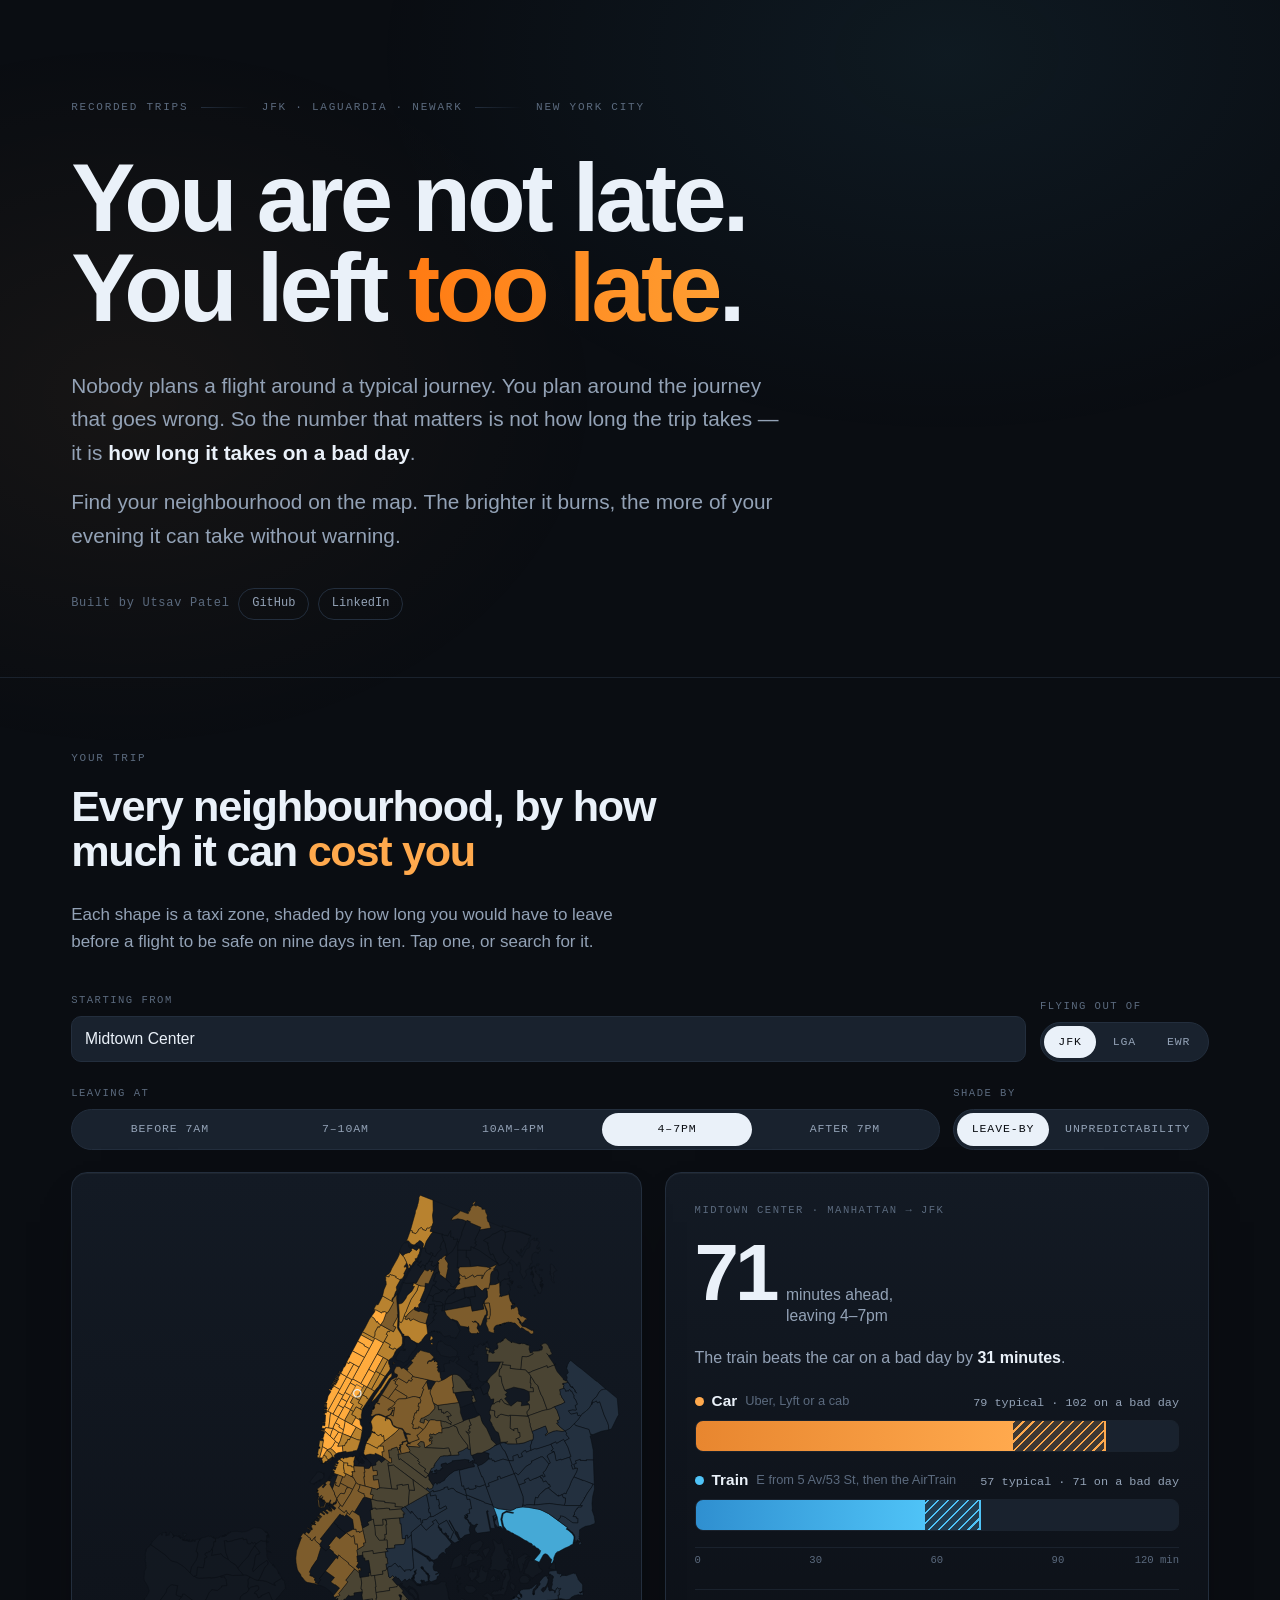
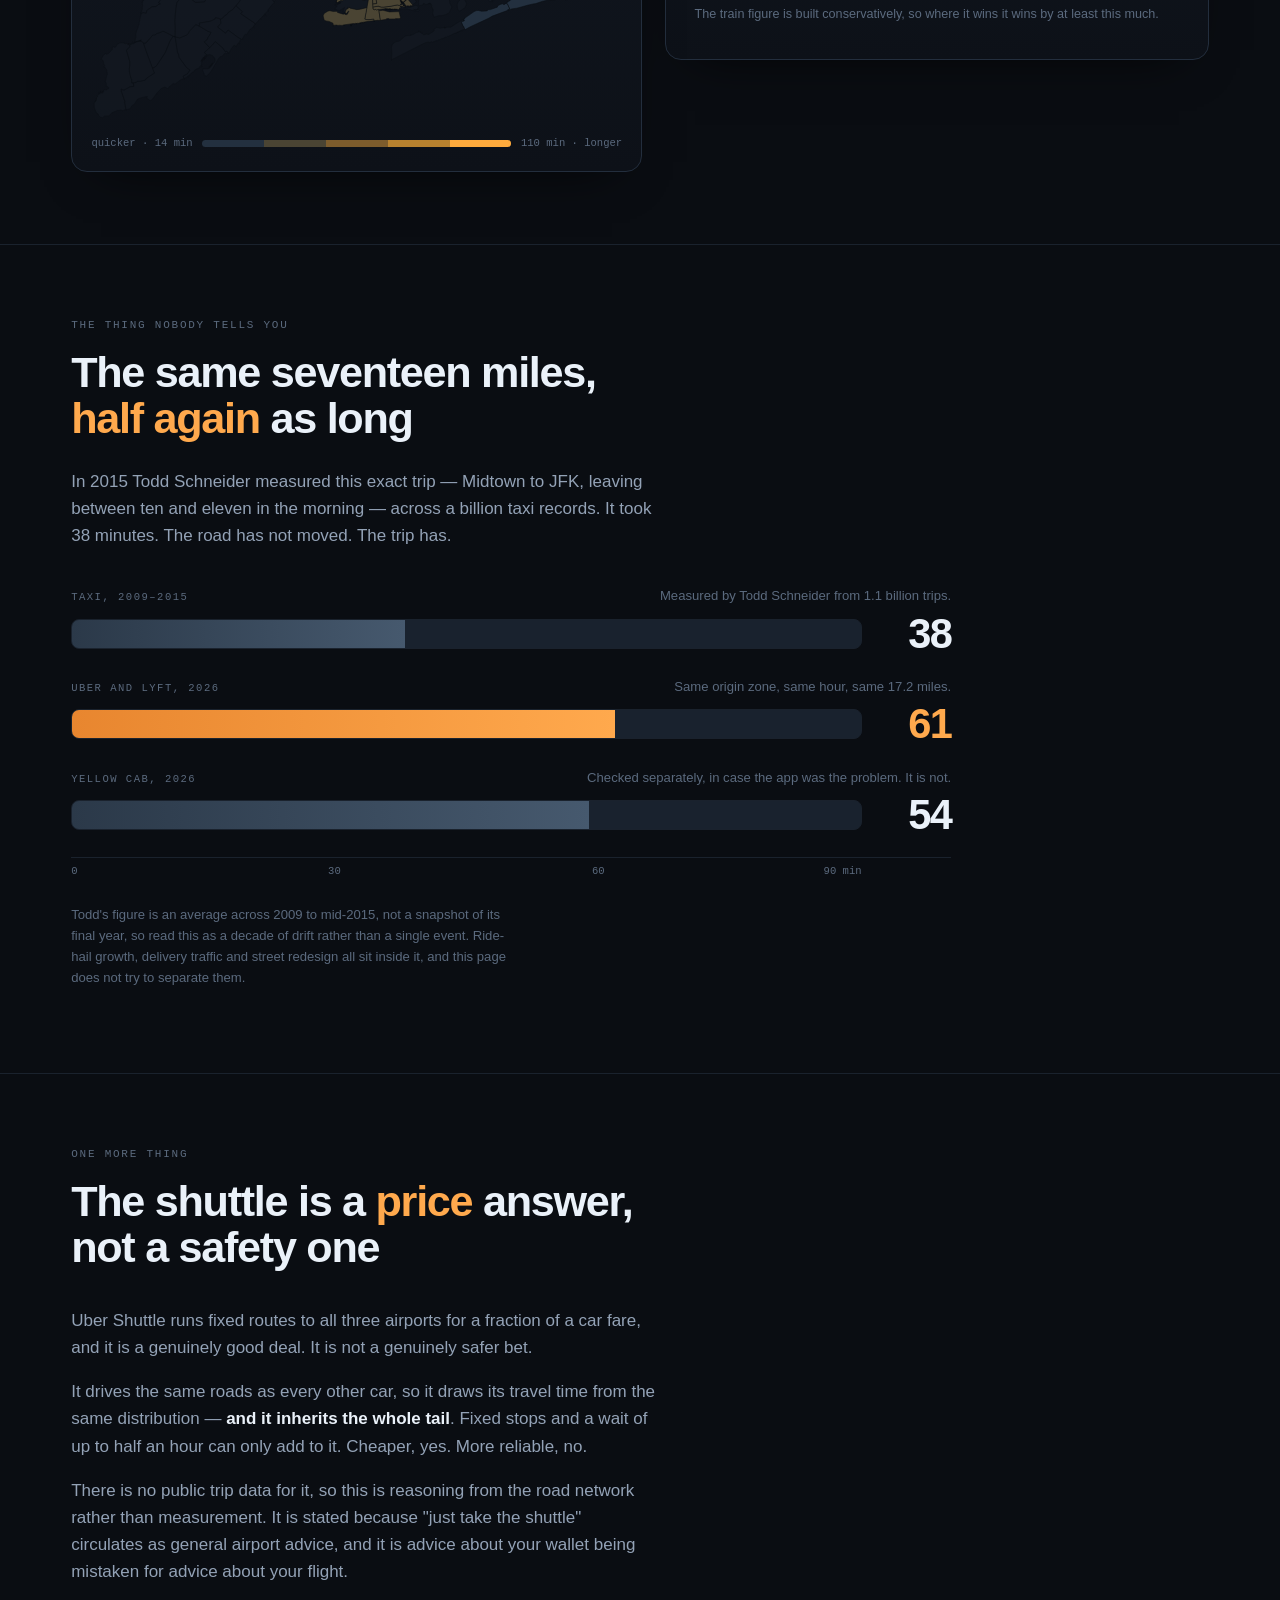
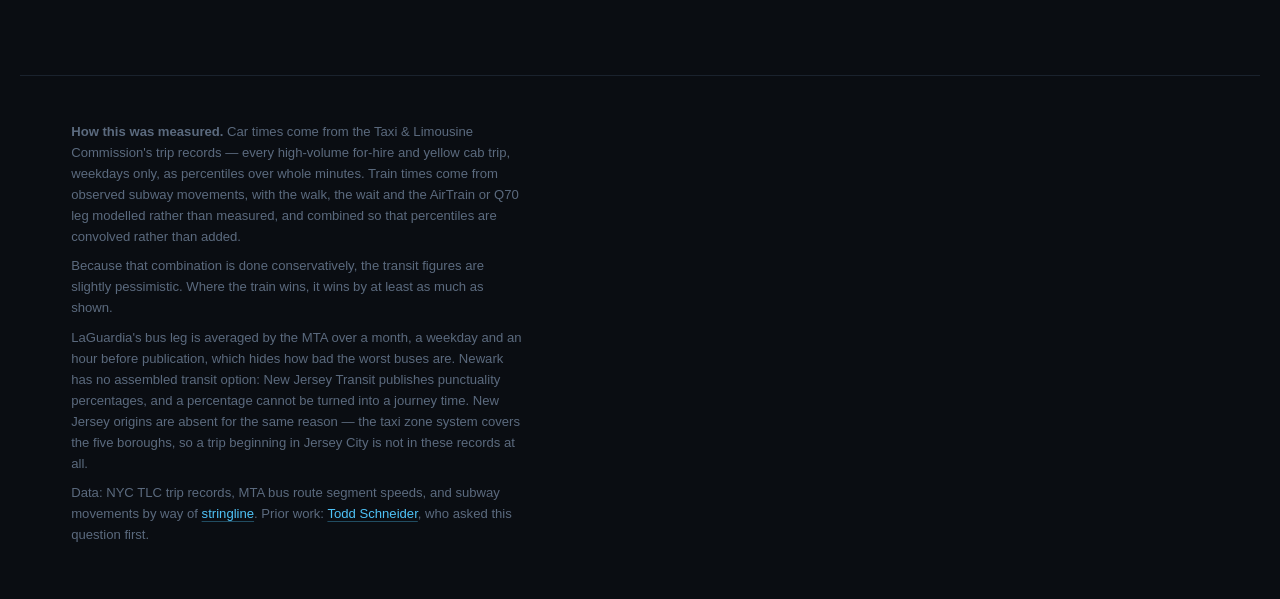
==== commit fff4d62b: "Deepen the headline accent, fit the controls to a phone, and stop the counter racing itself" ====
--- a/site/index.html
+++ b/site/index.html
@@ -98,7 +98,7 @@
         </div>
         <div class="tn-plot">
           <div class="tn-track"><div class="tn-fill tn-fill-past" data-width="42.2"></div></div>
-          <span class="tn-value" data-count="38">0</span>
+          <span class="tn-value" data-count="38">38</span>
         </div>
       </div>
       <div class="tn-row tn-row-now">
@@ -108,7 +108,7 @@
         </div>
         <div class="tn-plot">
           <div class="tn-track"><div class="tn-fill tn-fill-now" data-width="68.9"></div></div>
-          <span class="tn-value" data-count="62">0</span>
+          <span class="tn-value" data-count="62">62</span>
         </div>
       </div>
       <div class="tn-row">
@@ -118,7 +118,7 @@
         </div>
         <div class="tn-plot">
           <div class="tn-track"><div class="tn-fill tn-fill-past" data-width="65.6"></div></div>
-          <span class="tn-value" data-count="59">0</span>
+          <span class="tn-value" data-count="59">59</span>
         </div>
       </div>
       <div class="tn-axis"><div class="tn-axis-inner">
--- a/site/style.css
+++ b/site/style.css
@@ -116,8 +116,11 @@
   line-height: 0.94; letter-spacing: -0.04em; font-weight: 700;
 }
 h1 em {
+  /* Saturated rather than bright. The earlier gradient ran up to a pale
+     #ffd08a, which next to white type read as washed out rather than accented.
+     This stays deep across its whole width. */
   font-style: normal;
-  background: linear-gradient(96deg, var(--car), #ffd08a);
+  background: linear-gradient(96deg, #ff7a12, #ff9f33);
   -webkit-background-clip: text; background-clip: text; color: transparent;
 }
 
@@ -257,6 +260,16 @@
 .segmented button:hover:not([aria-pressed="true"]) { color: var(--ink); }
 .segmented-wide { display: flex; width: 100%; }
 .segmented-wide button { flex: 1 1 auto; padding-inline: 0.5rem; }
+
+@media (max-width: 560px) {
+  /* Five ranges across a phone. Any larger and they wrap to two lines each,
+     which turns a row of buttons into a paragraph. */
+  .segmented-wide button {
+    font-size: 0.6rem; padding-inline: 0.3rem; letter-spacing: 0.02em;
+  }
+  .segmented button { padding-block: 0.5rem; }
+  .map-card { padding: 0.5rem; }
+}
 
 /* ── the answer ───────────────────────────────────────────── */
 
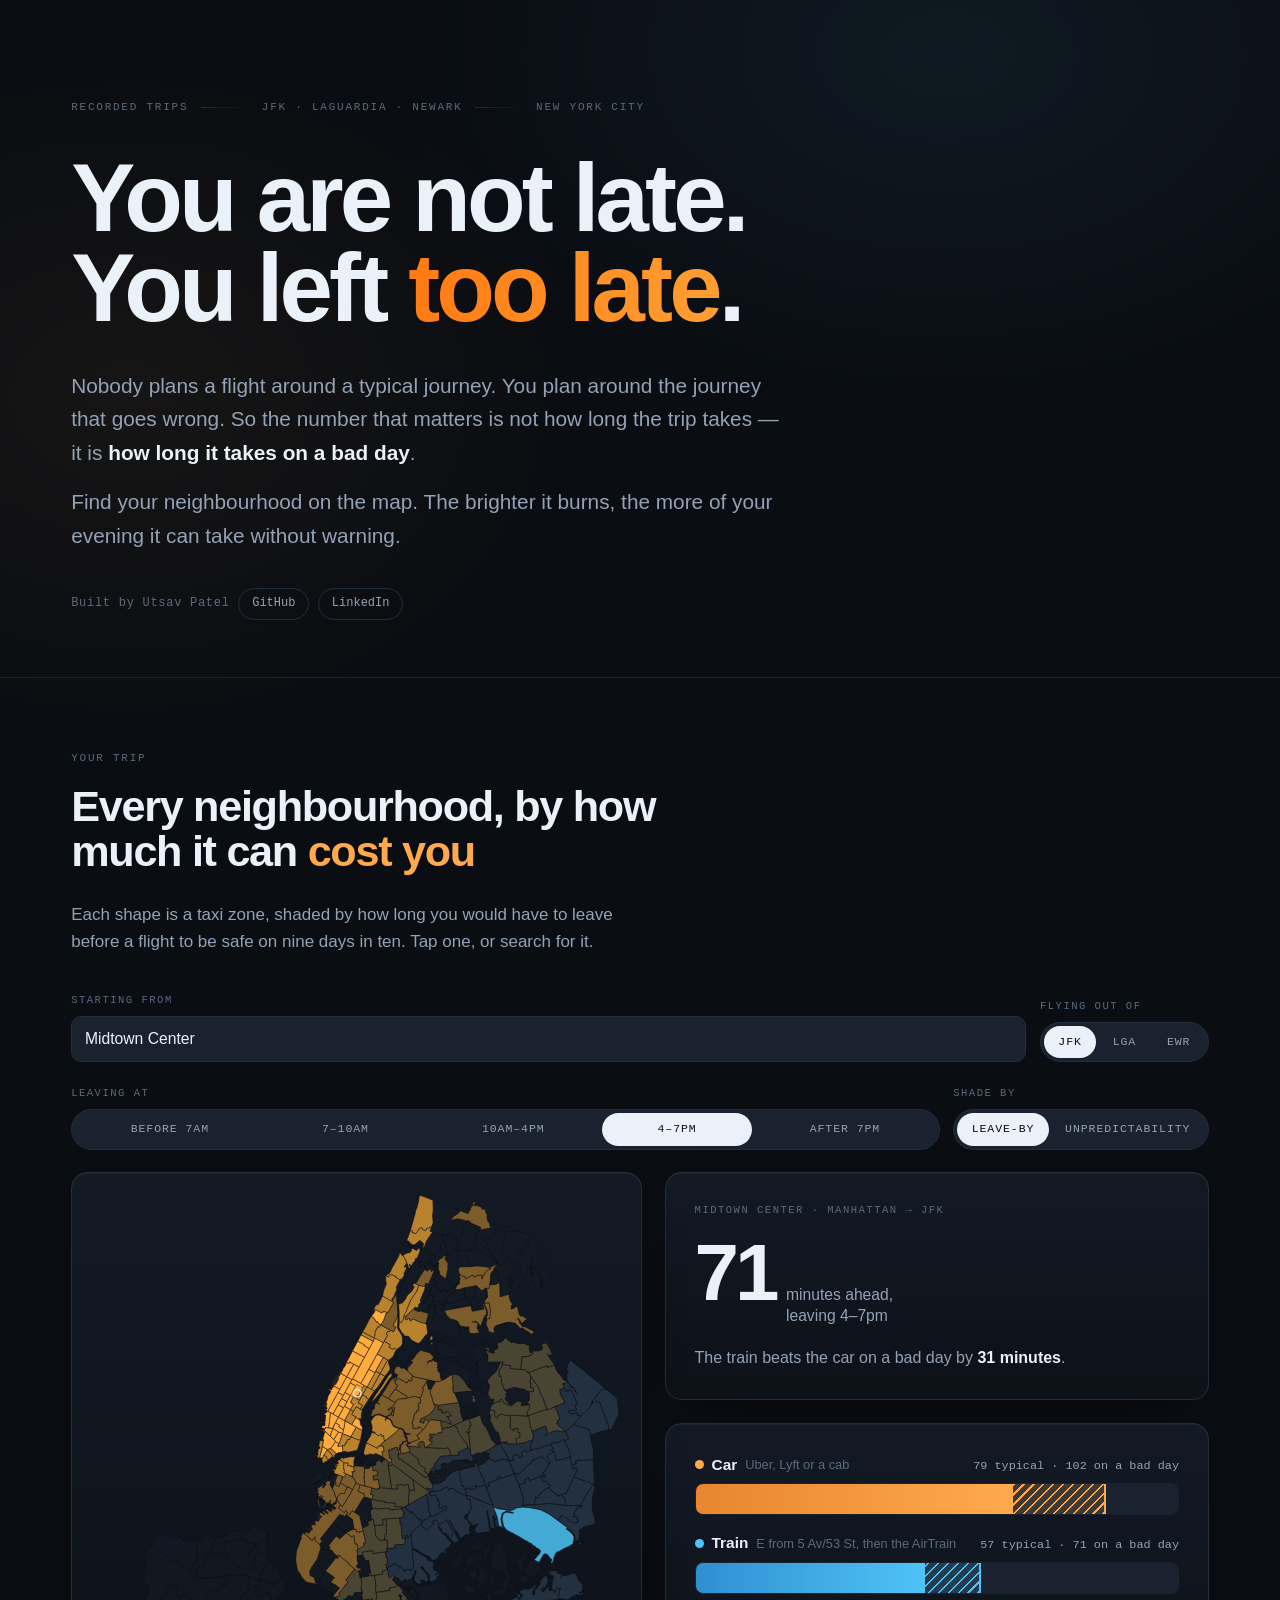
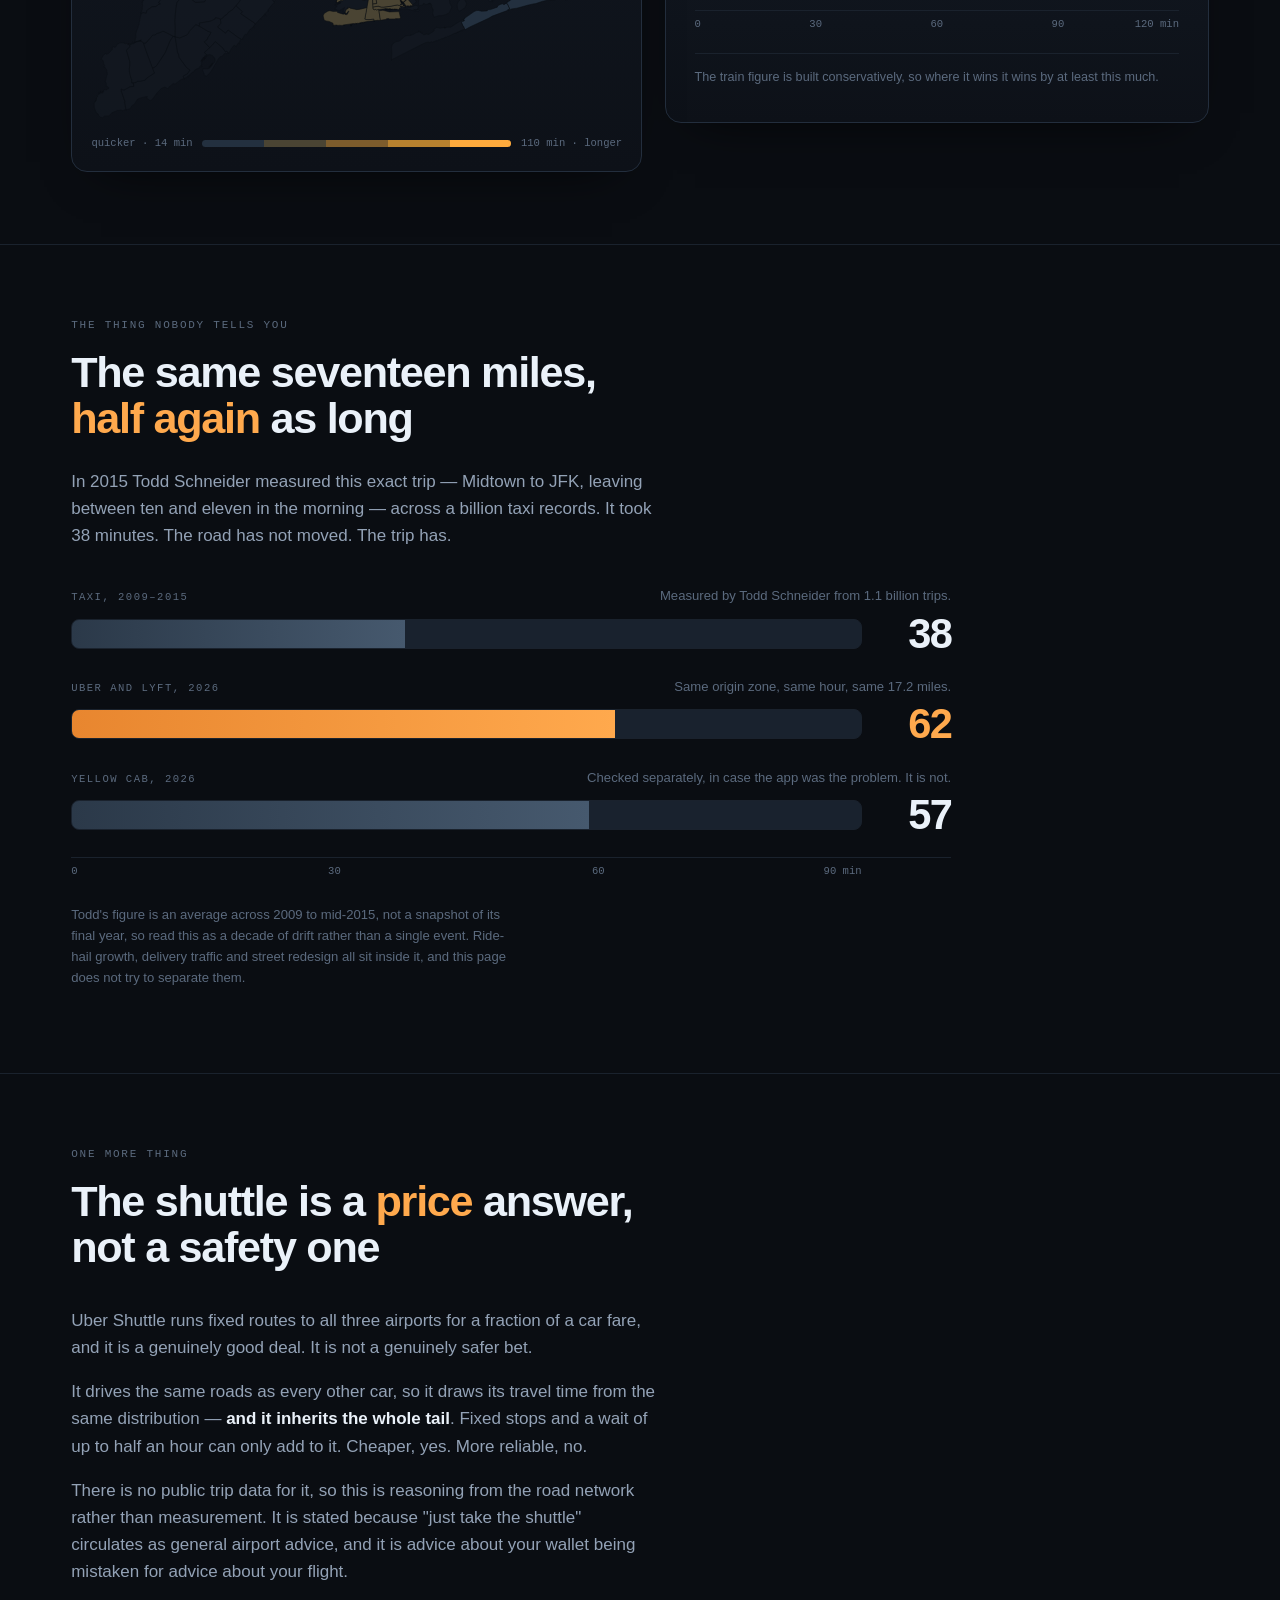
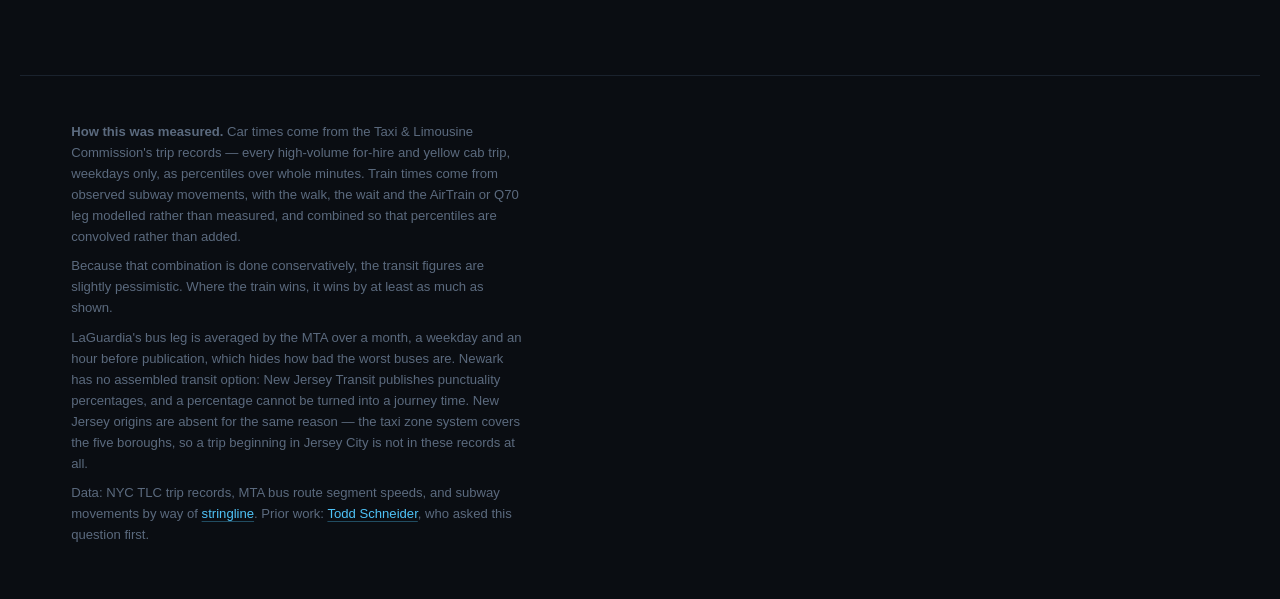
==== commit 0e2c0be5: "Put the number above the map on a phone, so changing the time changes something you can see" ====
--- a/site/index.html
+++ b/site/index.html
@@ -60,6 +60,10 @@
     </div>
 
     <div class="instrument">
+      <!-- Order matters on a phone: the answer comes first, the map explains it,
+           the detail follows. On a wide screen the grid puts them side by side. -->
+      <div class="card answer answer-lead rise" id="answer-lead" aria-live="polite"></div>
+
       <div class="card map-card rise">
         <div class="map-shell">
           <svg class="map-svg" id="map" viewBox="0 0 1000 1000" role="img"
@@ -75,7 +79,7 @@
         </div>
       </div>
 
-      <div class="card answer rise" id="answer" aria-live="polite"></div>
+      <div class="card answer answer-detail rise" id="answer-detail"></div>
     </div>
   </div>
 </section>
--- a/site/style.css
+++ b/site/style.css
@@ -166,8 +166,26 @@
 /* ── the instrument ───────────────────────────────────────── */
 
 .instrument { display: grid; gap: clamp(1rem, 2vw, 1.4rem); grid-template-columns: 1fr; }
+
 @media (min-width: 940px) {
-  .instrument { grid-template-columns: minmax(0, 1.05fr) minmax(0, 1fr); align-items: start; }
+  /* Wide: map on the left, the answer beside it in two stacked cards. */
+  .instrument {
+    grid-template-columns: minmax(0, 1.05fr) minmax(0, 1fr);
+    grid-template-areas: "map lead" "map detail";
+    grid-template-rows: auto 1fr;
+    align-items: start;
+  }
+  .map-card { grid-area: map; }
+  .answer-lead { grid-area: lead; }
+  .answer-detail { grid-area: detail; }
+}
+
+@media (max-width: 939px) {
+  /* Narrow: the number has to be on screen when the time buttons are tapped,
+     so it sits above the map rather than under it. The map is capped so the
+     detail below stays within a short scroll. */
+  .map-svg { max-height: 54vh; }
+  .answer-lead { gap: 0.7rem; }
 }
 
 .card {
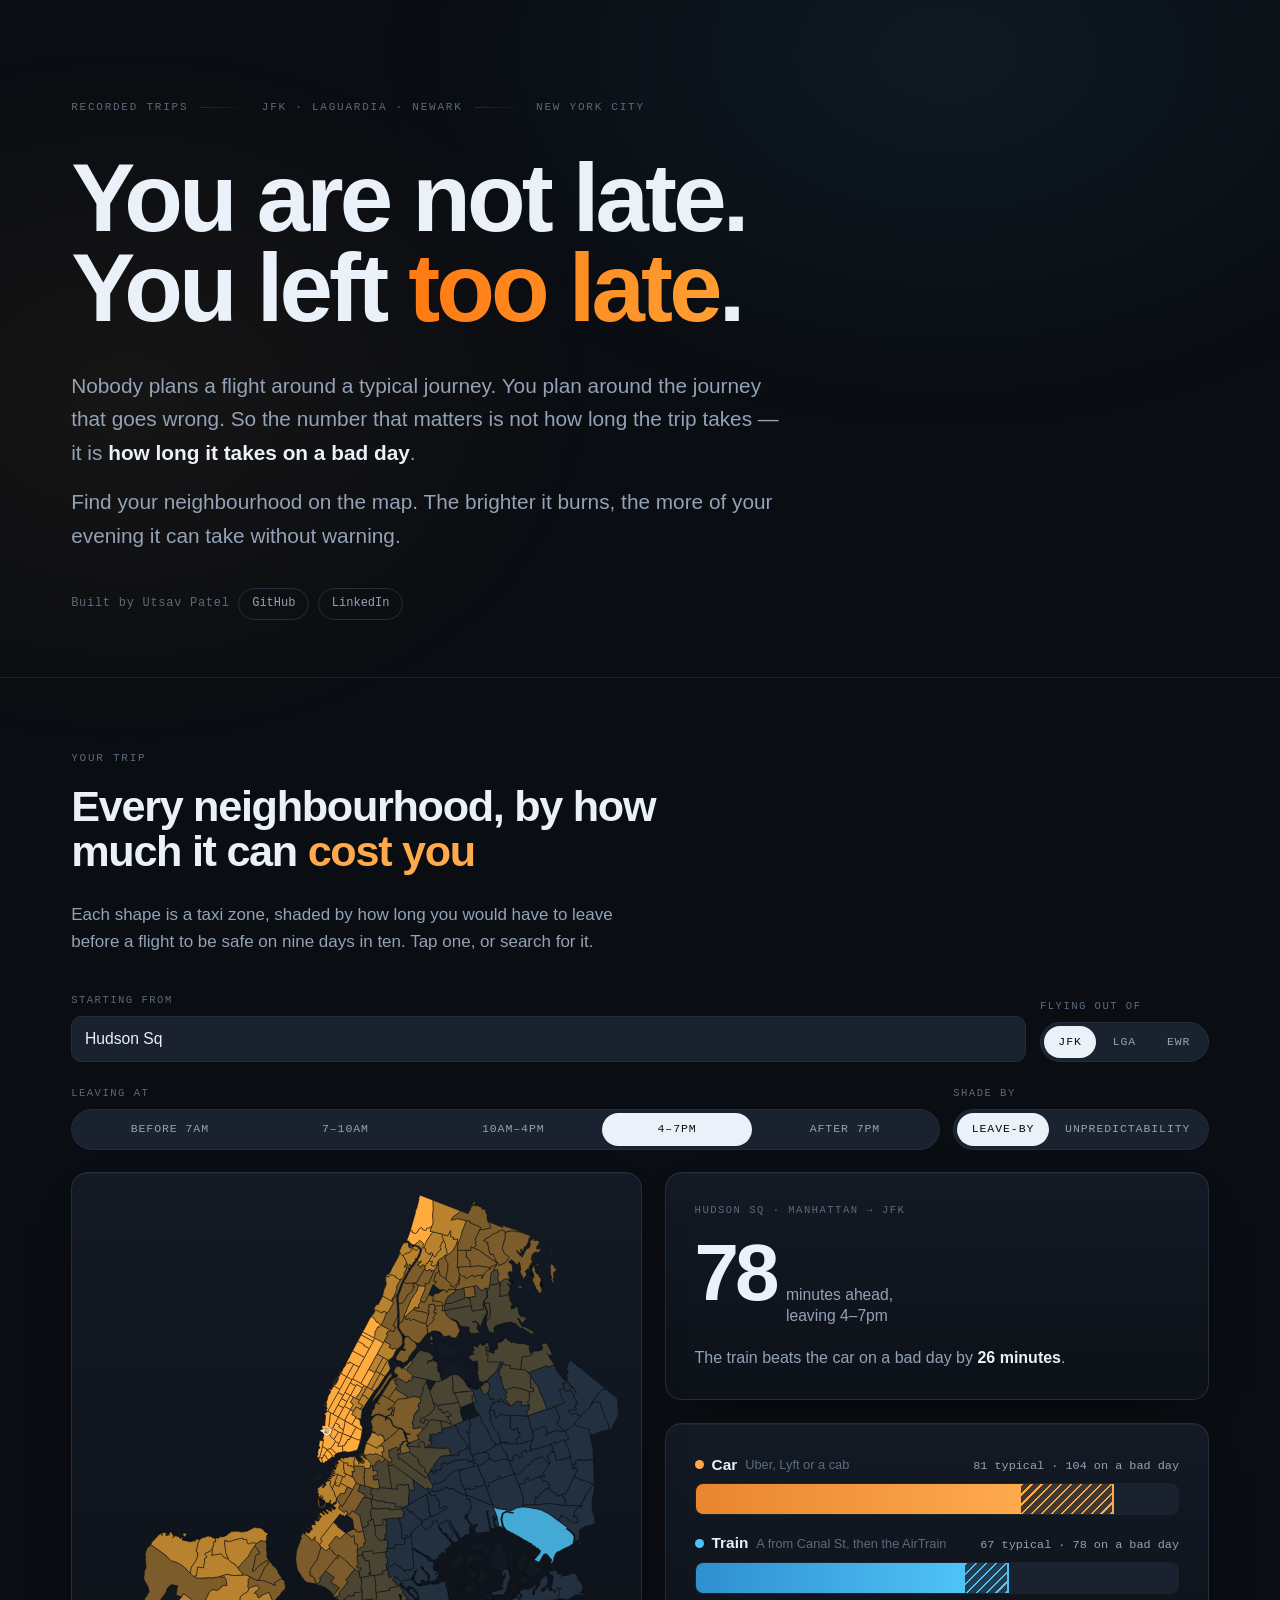
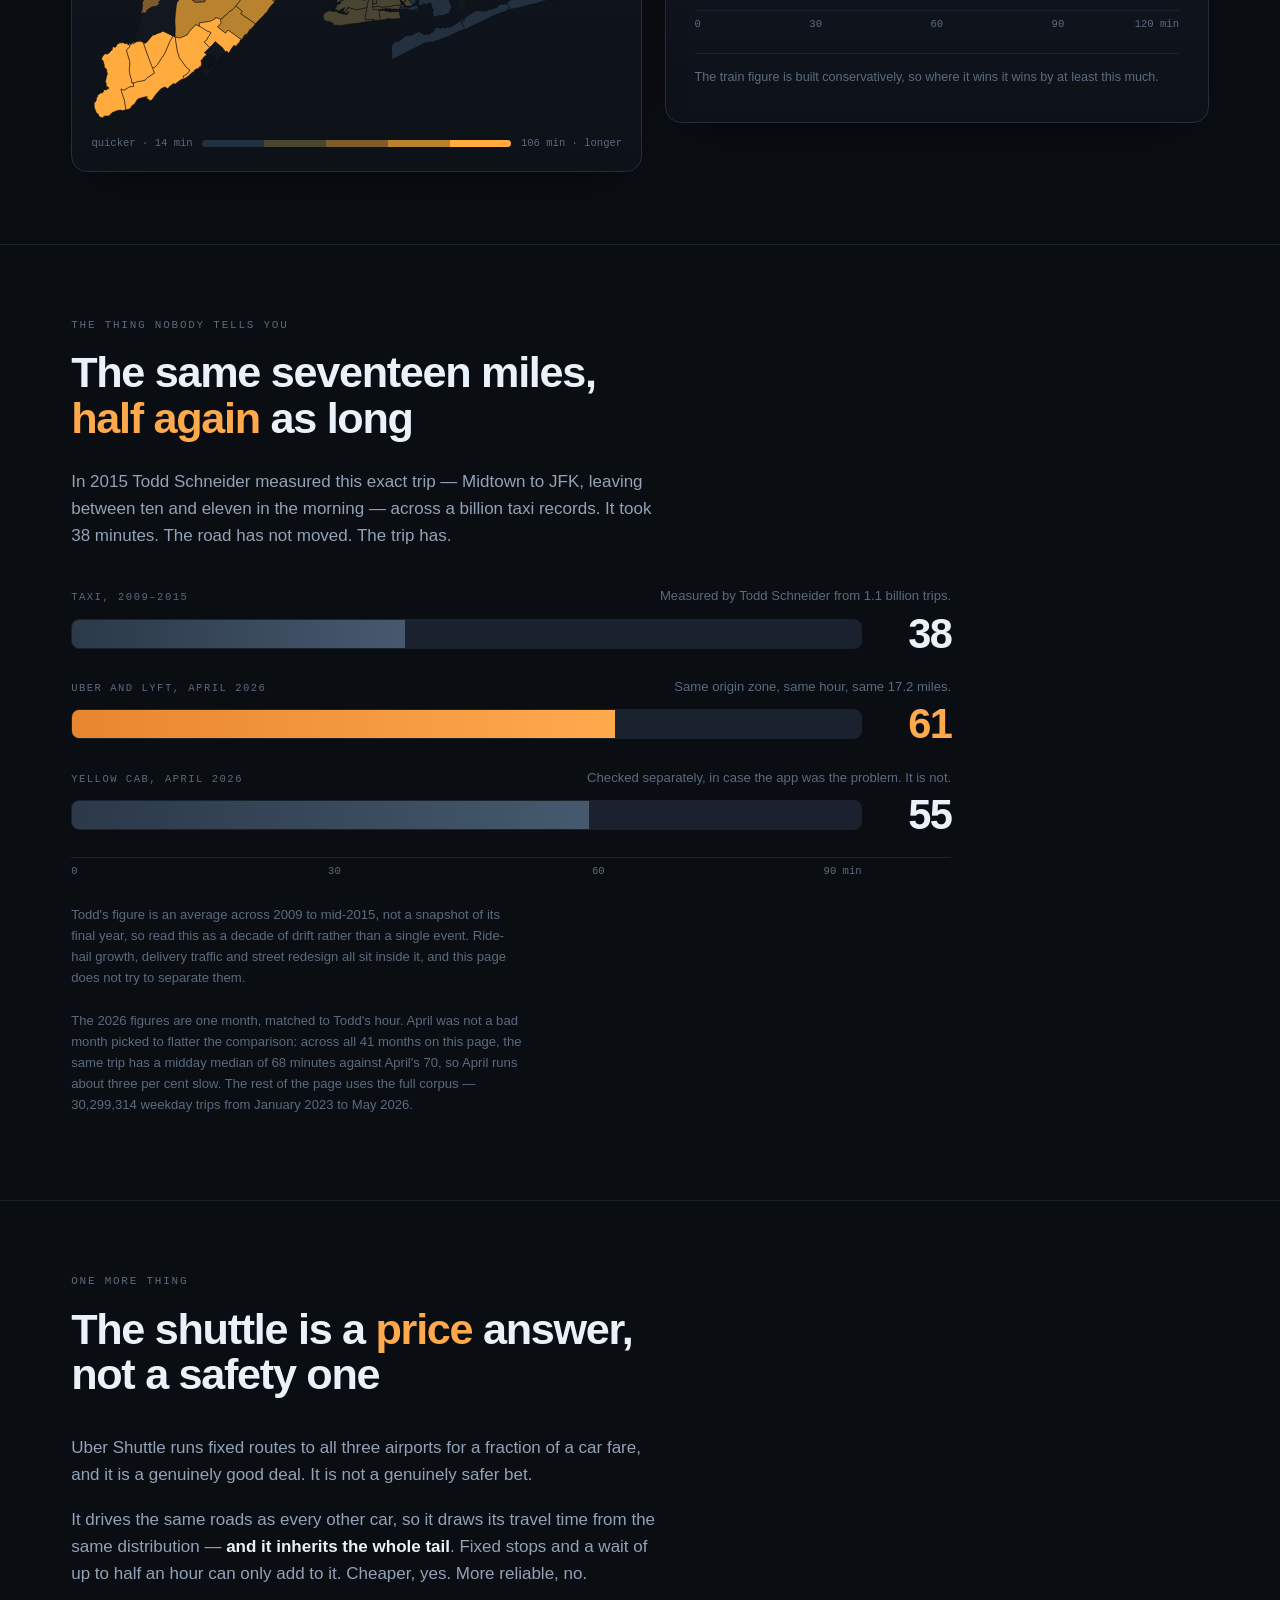
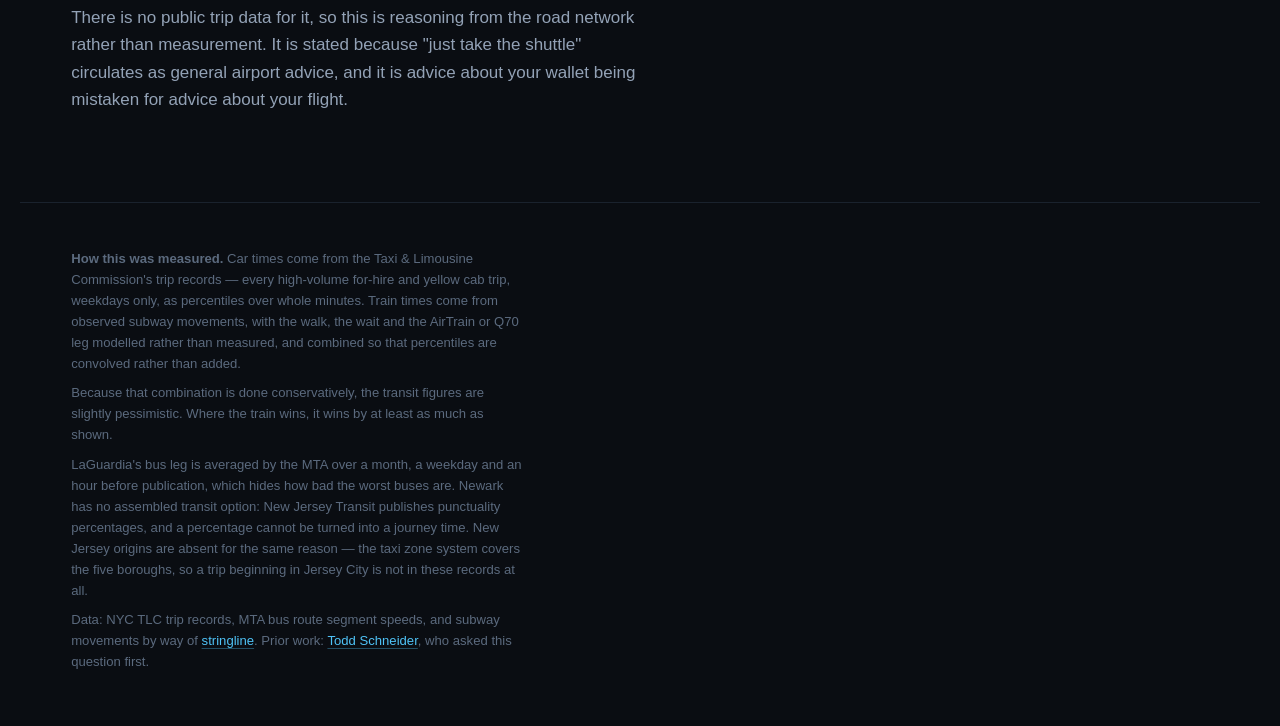
==== commit 832f9679: "State the provenance of the then-and-now figures, and record what the full corpus changed" ====
--- a/site/index.html
+++ b/site/index.html
@@ -107,7 +107,7 @@
       </div>
       <div class="tn-row tn-row-now">
         <div class="tn-head">
-          <span class="tn-when">Uber and Lyft, 2026</span>
+          <span class="tn-when">Uber and Lyft, April 2026</span>
           <span class="tn-note">Same origin zone, same hour, same 17.2 miles.</span>
         </div>
         <div class="tn-plot">
@@ -117,7 +117,7 @@
       </div>
       <div class="tn-row">
         <div class="tn-head">
-          <span class="tn-when">Yellow cab, 2026</span>
+          <span class="tn-when">Yellow cab, April 2026</span>
           <span class="tn-note">Checked separately, in case the app was the problem. It is not.</span>
         </div>
         <div class="tn-plot">
@@ -137,6 +137,13 @@
     not a snapshot of its final year, so read this as a decade of drift rather
     than a single event. Ride-hail growth, delivery traffic and street redesign
     all sit inside it, and this page does not try to separate them.</p>
+
+    <p class="footnote rise">The 2026 figures are one month, matched to Todd's
+    hour. April was not a bad month picked to flatter the comparison: across all
+    41 months on this page, the same trip has a midday median of 68 minutes
+    against April's 70, so April runs about three per cent slow. The rest of the
+    page uses the full corpus — 30,299,314 weekday trips from January 2023 to
+    May 2026.</p>
   </div>
 </section>
 
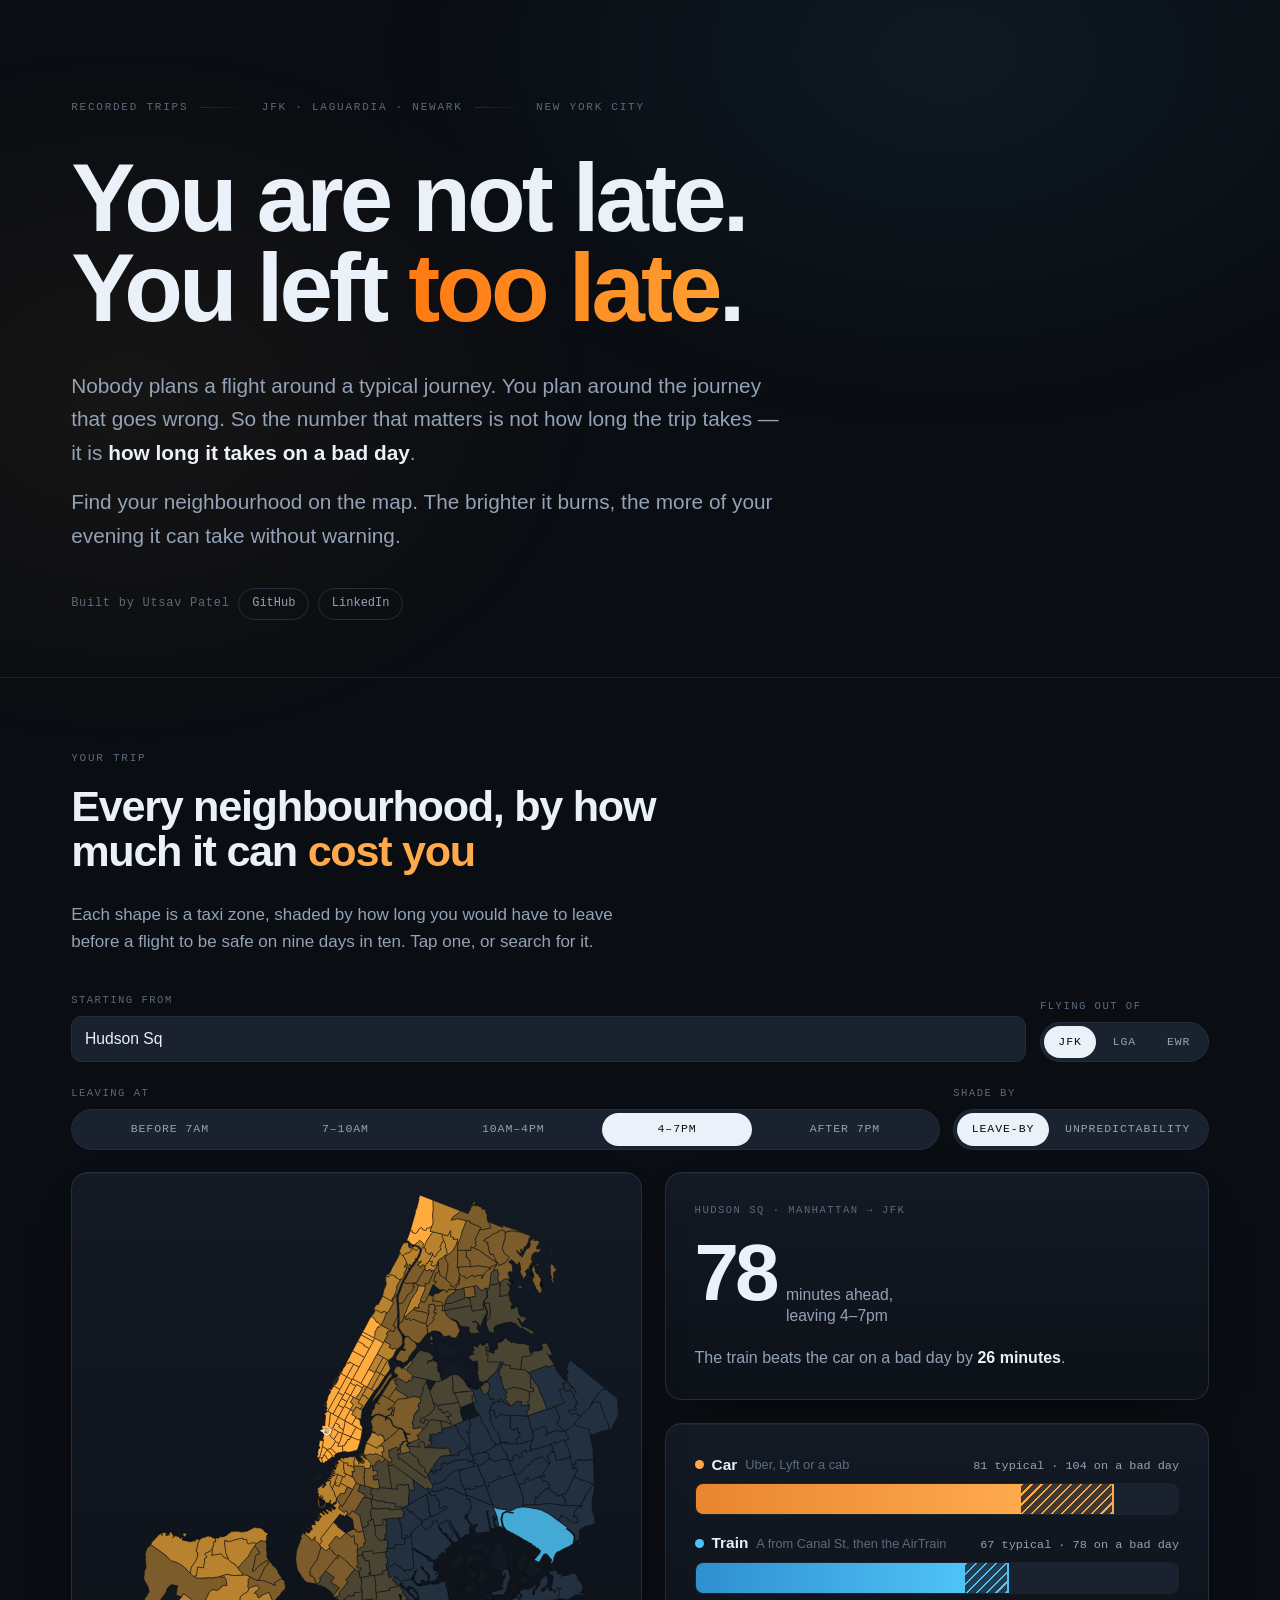
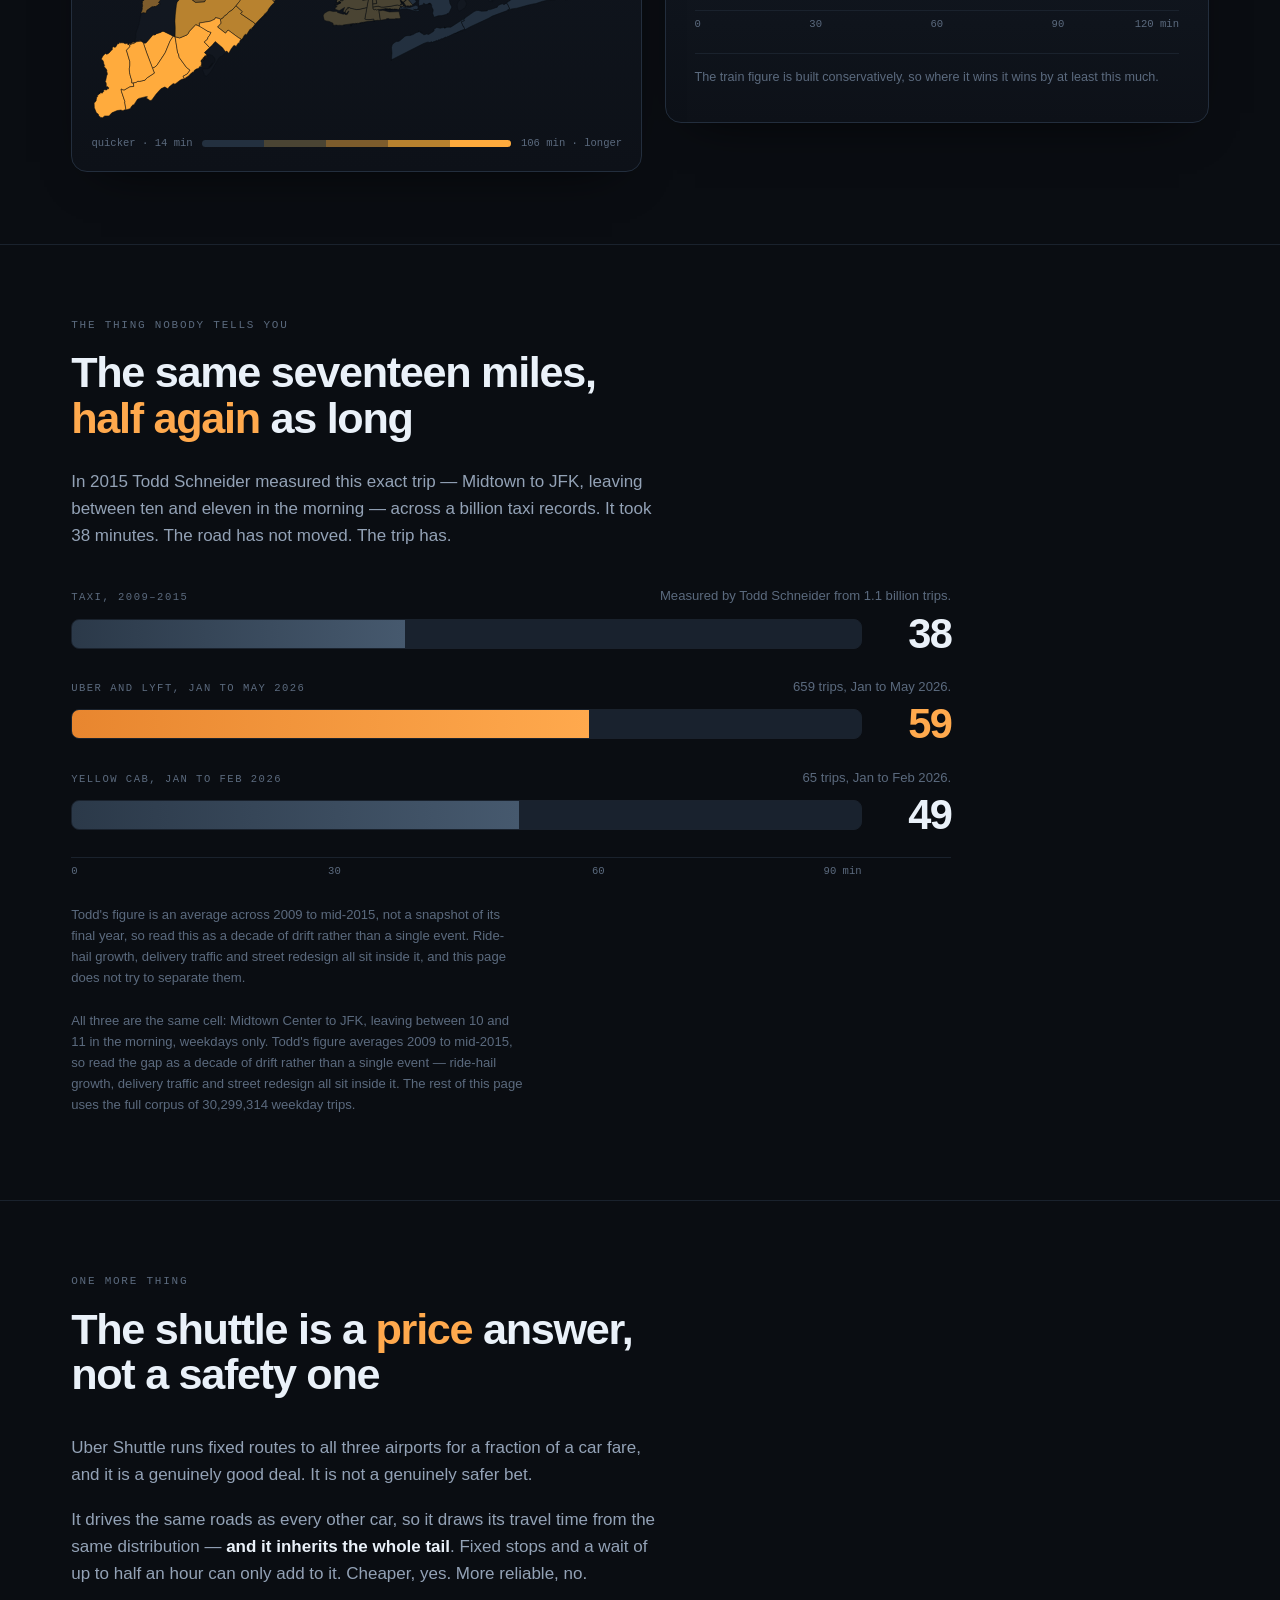
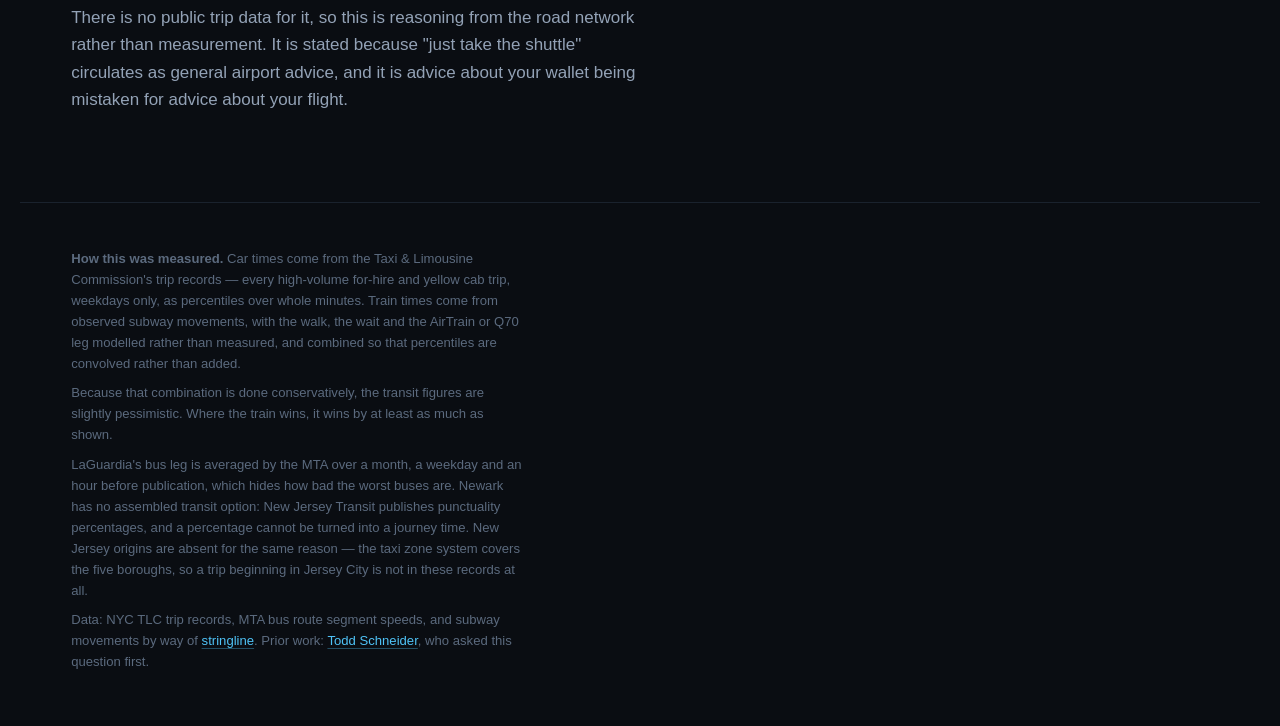
==== commit 40d6fc81: "Read the then-and-now figures from data, with sample sizes on the page" ====
--- a/site/index.html
+++ b/site/index.html
@@ -95,7 +95,9 @@
     </div>
 
     <div class="then-now rise" id="then-now">
-      <div class="tn-row">
+      <!-- Rows are filled from data/todd.json, so the comparison is measured
+           rather than asserted. Values here are a readable fallback only. -->
+      <div class="tn-row" data-era="todd">
         <div class="tn-head">
           <span class="tn-when">Taxi, 2009–2015</span>
           <span class="tn-note">Measured by Todd Schneider from 1.1 billion trips.</span>
@@ -105,24 +107,24 @@
           <span class="tn-value" data-count="38">38</span>
         </div>
       </div>
-      <div class="tn-row tn-row-now">
+      <div class="tn-row tn-row-now" data-era="fhvhv">
         <div class="tn-head">
-          <span class="tn-when">Uber and Lyft, April 2026</span>
-          <span class="tn-note">Same origin zone, same hour, same 17.2 miles.</span>
+          <span class="tn-when">Uber and Lyft</span>
+          <span class="tn-note"></span>
         </div>
         <div class="tn-plot">
-          <div class="tn-track"><div class="tn-fill tn-fill-now" data-width="68.9"></div></div>
-          <span class="tn-value" data-count="62">62</span>
+          <div class="tn-track"><div class="tn-fill tn-fill-now" data-width="0"></div></div>
+          <span class="tn-value" data-count="0">—</span>
         </div>
       </div>
-      <div class="tn-row">
+      <div class="tn-row" data-era="yellow">
         <div class="tn-head">
-          <span class="tn-when">Yellow cab, April 2026</span>
-          <span class="tn-note">Checked separately, in case the app was the problem. It is not.</span>
+          <span class="tn-when">Yellow cab</span>
+          <span class="tn-note"></span>
         </div>
         <div class="tn-plot">
-          <div class="tn-track"><div class="tn-fill tn-fill-past" data-width="65.6"></div></div>
-          <span class="tn-value" data-count="59">59</span>
+          <div class="tn-track"><div class="tn-fill tn-fill-past" data-width="0"></div></div>
+          <span class="tn-value" data-count="0">—</span>
         </div>
       </div>
       <div class="tn-axis"><div class="tn-axis-inner">
@@ -138,12 +140,7 @@
     than a single event. Ride-hail growth, delivery traffic and street redesign
     all sit inside it, and this page does not try to separate them.</p>
 
-    <p class="footnote rise">The 2026 figures are one month, matched to Todd's
-    hour. April was not a bad month picked to flatter the comparison: across all
-    41 months on this page, the same trip has a midday median of 68 minutes
-    against April's 70, so April runs about three per cent slow. The rest of the
-    page uses the full corpus — 30,299,314 weekday trips from January 2023 to
-    May 2026.</p>
+    <p class="footnote rise" id="todd-note"></p>
   </div>
 </section>
 
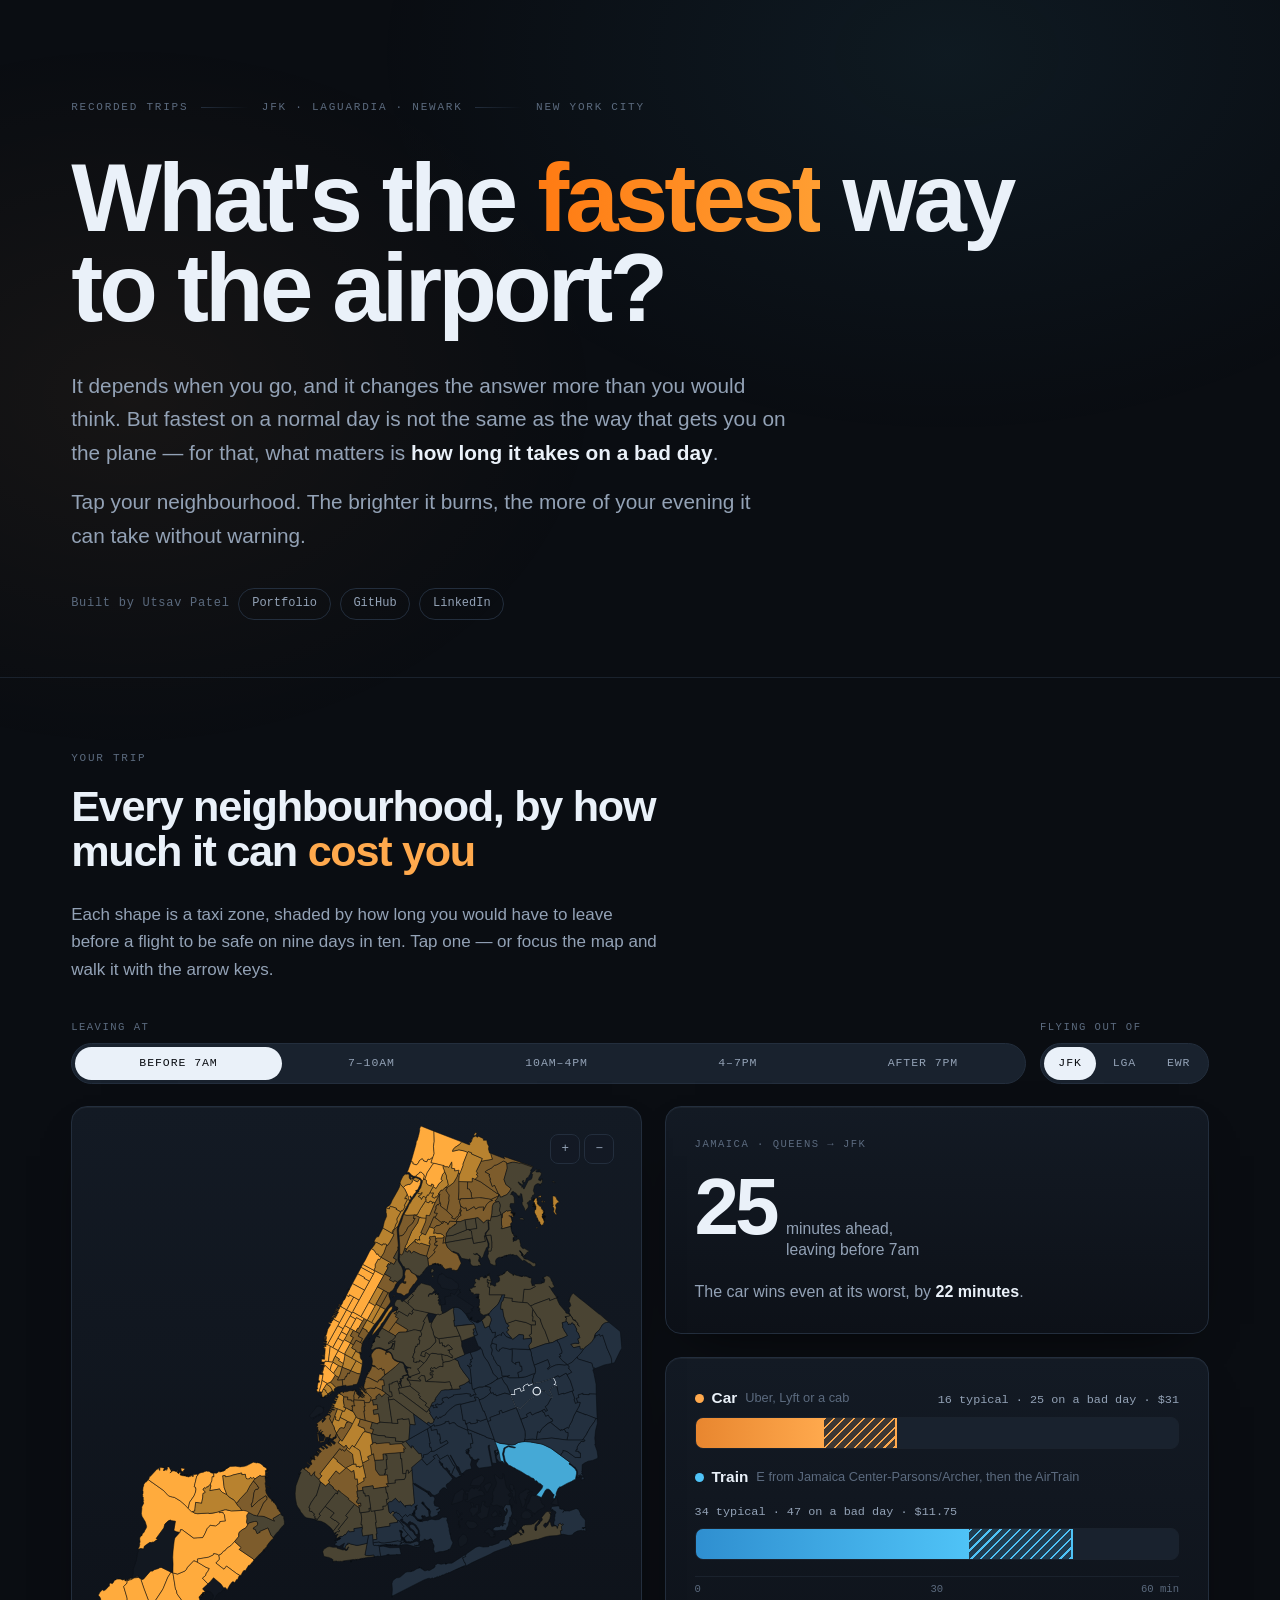
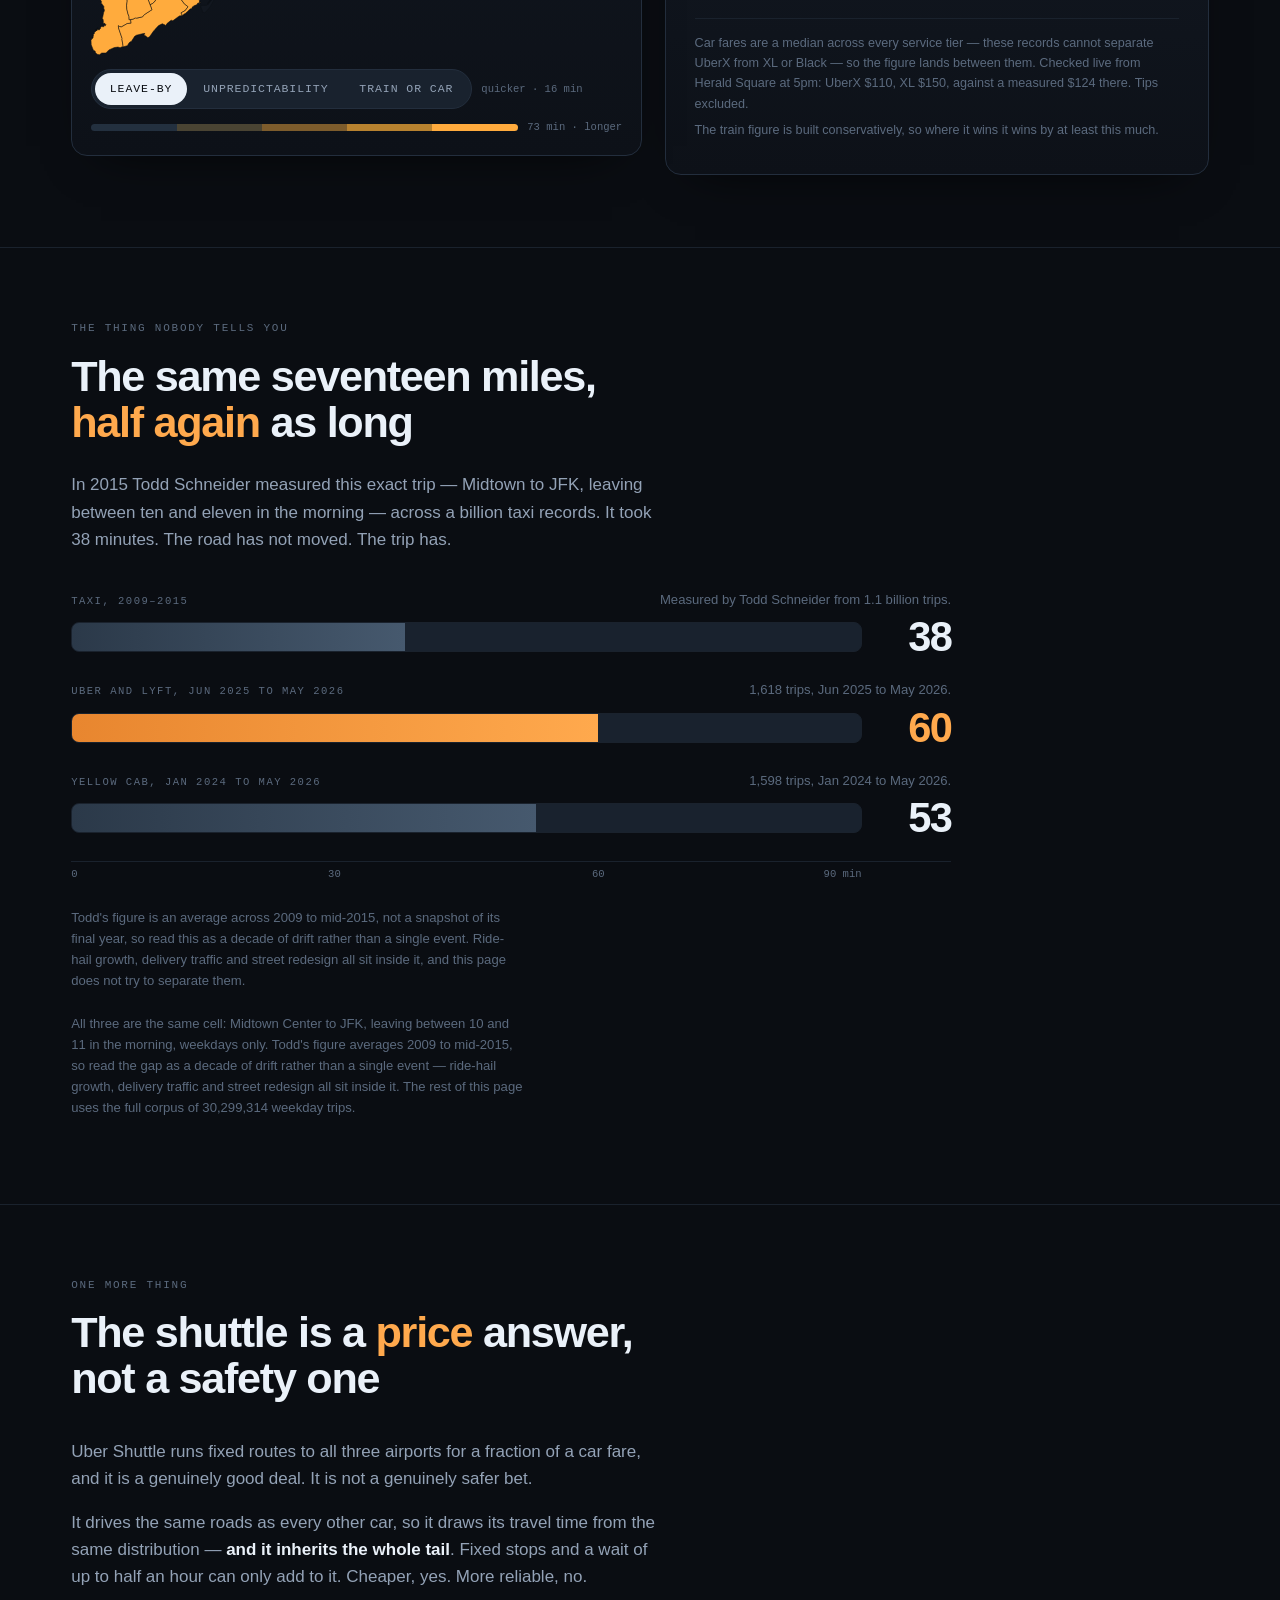
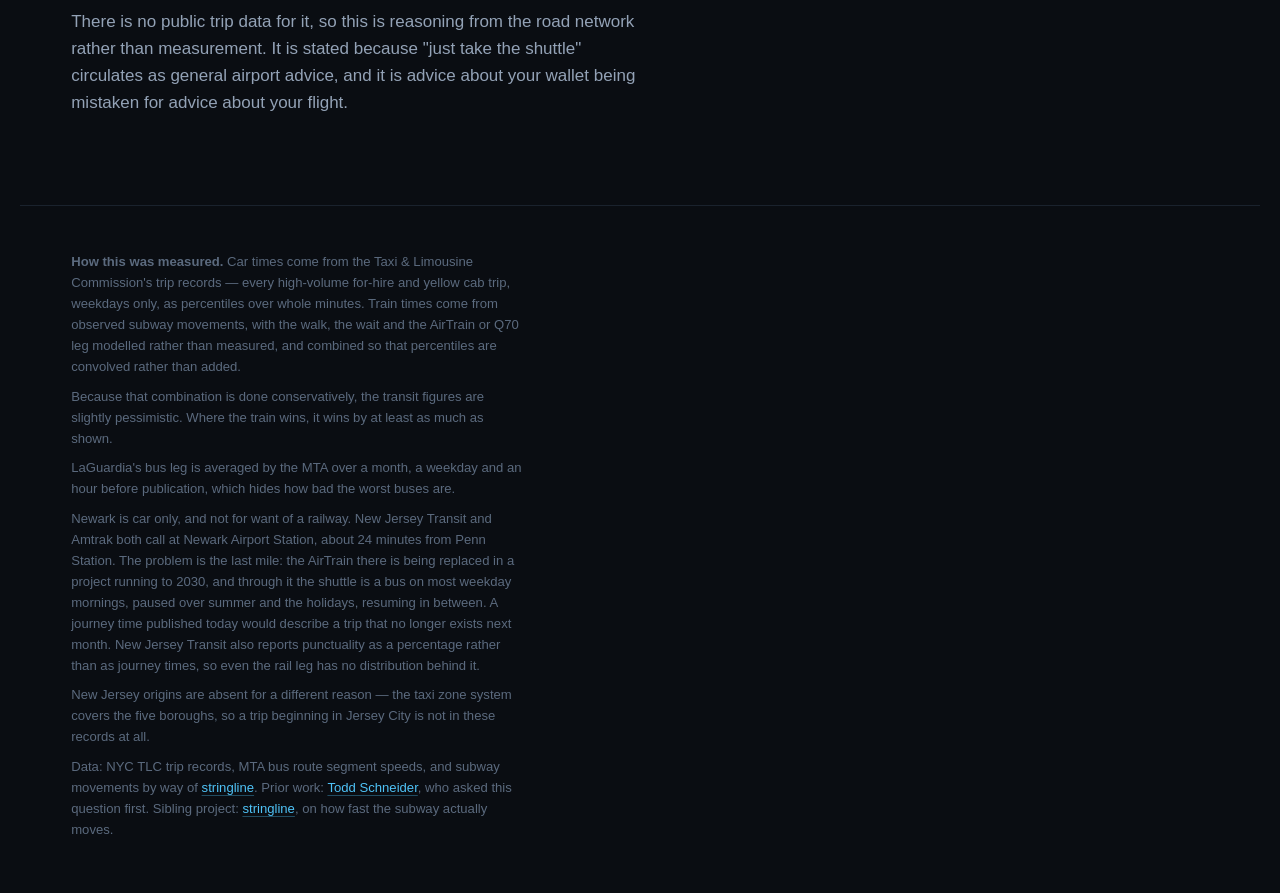
==== commit e9049e9b: "Publish to Pages, and link the portfolio as stringline does" ====
--- a/site/index.html
+++ b/site/index.html
@@ -11,16 +11,18 @@
 
 <header class="masthead wrap">
   <p class="eyebrow rise">Recorded trips <span class="rule"></span> JFK · LaGuardia · Newark <span class="rule"></span> New York City</p>
-  <h1 class="rise">You are not late.<br>You left <em>too late</em>.</h1>
+  <h1 class="rise">What's the <em>fastest</em> way<br>to the airport?</h1>
   <div class="standfirst rise">
-    <p>Nobody plans a flight around a typical journey. You plan around the journey
-    that goes wrong. So the number that matters is not how long the trip takes —
-    it is <strong>how long it takes on a bad day</strong>.</p>
-    <p>Find your neighbourhood on the map. The brighter it burns, the more of
-    your evening it can take without warning.</p>
+    <p>It depends when you go, and it changes the answer more than you would
+    think. But fastest on a normal day is not the same as the way that gets you
+    on the plane — for that, what matters is <strong>how long it takes on a bad
+    day</strong>.</p>
+    <p>Tap your neighbourhood. The brighter it burns, the more of your evening it
+    can take without warning.</p>
   </div>
   <p class="byline rise">
     <span class="byline-label">Built by Utsav Patel</span>
+    <a class="link-chip" href="https://portfolio-omega-jade-rduf7isksu.vercel.app/" target="_blank" rel="noopener">Portfolio</a>
     <a class="link-chip" href="https://github.com/utsavp257" target="_blank" rel="noopener">GitHub</a>
     <a class="link-chip" href="https://www.linkedin.com/in/utsav-patel-478664223/" target="_blank" rel="noopener">LinkedIn</a>
   </p>
@@ -32,20 +34,8 @@
       <span class="marker">Your trip</span>
       <h2 id="map-heading">Every neighbourhood, by how much it can <em>cost you</em></h2>
       <p>Each shape is a taxi zone, shaded by how long you would have to leave
-      before a flight to be safe on nine days in ten. Tap one, or search for it.</p>
-    </div>
-
-    <div class="controls rise">
-      <div>
-        <label class="field-label" for="search">Starting from</label>
-        <input class="search" id="search" list="zone-list" autocomplete="off"
-               placeholder="Type a neighbourhood, or tap the map">
-        <datalist id="zone-list"></datalist>
-      </div>
-      <div>
-        <span class="field-label">Flying out of</span>
-        <div class="segmented" id="airport" role="group" aria-label="Airport"></div>
-      </div>
+      before a flight to be safe on nine days in ten. Tap one — or focus the map
+      and walk it with the arrow keys.</p>
     </div>
 
     <div class="controls rise">
@@ -54,8 +44,8 @@
         <div class="segmented segmented-wide" id="block" role="group" aria-label="Time of day"></div>
       </div>
       <div>
-        <span class="field-label">Shade by</span>
-        <div class="segmented" id="shade" role="group" aria-label="Map shading"></div>
+        <span class="field-label">Flying out of</span>
+        <div class="segmented" id="airport" role="group" aria-label="Airport"></div>
       </div>
     </div>
 
@@ -64,15 +54,28 @@
            the detail follows. On a wide screen the grid puts them side by side. -->
       <div class="card answer answer-lead rise" id="answer-lead" aria-live="polite"></div>
 
-      <div class="card map-card rise">
+      <div class="card map-card rise" id="map-card">
         <div class="map-shell">
-          <svg class="map-svg" id="map" viewBox="0 0 1000 1000" role="img"
+          <div class="zoom" role="group" aria-label="Zoom">
+            <button type="button" id="zoom-in" aria-label="Zoom in">+</button>
+            <button type="button" id="zoom-out" aria-label="Zoom out">−</button>
+            <button type="button" id="zoom-reset" aria-label="Reset zoom">Reset</button>
+          </div>
+          <svg class="map-svg" id="map" viewBox="0 0 1000 1000" tabindex="0"
+               role="application" aria-describedby="map-help"
                aria-label="Map of New York City taxi zones, shaded by travel time to the airport"></svg>
+          <p id="map-help" class="sr-only">Use the arrow keys to move between
+          neighbourhoods. The selected neighbourhood and its times are announced
+          below the map.</p>
           <div class="map-tip" id="tip" aria-hidden="true"></div>
         </div>
         <div class="map-legend">
+          <!-- The shading toggle lives with the legend rather than up in the
+               controls: it changes what the colours mean, so it belongs beside
+               the colours. -->
+          <div class="segmented segmented-small" id="shade" role="group" aria-label="Map shading"></div>
           <span id="legend-low">quicker</span>
-          <span class="legend-ramp" aria-hidden="true">
+          <span class="legend-ramp" id="legend-ramp" aria-hidden="true">
             <i style="background:var(--s1)"></i><i style="background:var(--s2)"></i><i style="background:var(--s3)"></i><i style="background:var(--s4)"></i><i style="background:var(--s5)"></i>
           </span>
           <span id="legend-high">longer</span>
@@ -175,15 +178,24 @@
   <p>Because that combination is done conservatively, the transit figures are
   slightly pessimistic. Where the train wins, it wins by at least as much as shown.</p>
   <p>LaGuardia's bus leg is averaged by the MTA over a month, a weekday and an
-  hour before publication, which hides how bad the worst buses are. Newark has no
-  assembled transit option: New Jersey Transit publishes punctuality percentages,
-  and a percentage cannot be turned into a journey time. New Jersey origins are
-  absent for the same reason — the taxi zone system covers the five boroughs, so
-  a trip beginning in Jersey City is not in these records at all.</p>
+  hour before publication, which hides how bad the worst buses are.</p>
+  <p>Newark is car only, and not for want of a railway. New Jersey Transit and
+  Amtrak both call at Newark Airport Station, about 24 minutes from Penn Station.
+  The problem is the last mile: the AirTrain there is being replaced in a project
+  running to 2030, and through it the shuttle is a bus on most weekday mornings,
+  paused over summer and the holidays, resuming in between. A journey time
+  published today would describe a trip that no longer exists next month. New
+  Jersey Transit also reports punctuality as a percentage rather than as journey
+  times, so even the rail leg has no distribution behind it.</p>
+  <p>New Jersey origins are absent for a different reason — the taxi zone system
+  covers the five boroughs, so a trip beginning in Jersey City is not in these
+  records at all.</p>
   <p>Data: NYC TLC trip records, MTA bus route segment speeds, and subway
   movements by way of <a href="https://github.com/utsavp257/stringline">stringline</a>.
   Prior work: <a href="https://toddwschneider.com/posts/analyzing-1-1-billion-nyc-taxi-and-uber-trips-with-a-vengeance/">Todd Schneider</a>,
-  who asked this question first.</p>
+  who asked this question first. Sibling project:
+  <a href="https://utsavp257.github.io/stringline/">stringline</a>, on how fast
+  the subway actually moves.</p>
 </footer>
 
 <script src="app.js"></script>
--- a/site/style.css
+++ b/site/style.css
@@ -225,8 +225,44 @@
   display: flex; align-items: center; gap: 0.6rem; flex-wrap: wrap;
   margin-top: 0.85rem; font-family: var(--mono); font-size: 0.66rem; color: var(--ink-3);
 }
+.segmented-small { padding: 2px; }
+.segmented-small button { font-size: 0.62rem; padding: 0.3rem 0.6rem; letter-spacing: 0.05em; }
+@media (max-width: 560px) { .map-legend { row-gap: 0.5rem; } .segmented-small { order: -1; width: 100%; } }
+
+/* Categorical legend: three swatches instead of a gradient. */
+.key { display: inline-flex; align-items: center; gap: 0.35rem; margin-right: 0.7rem; }
+.key i { width: 9px; height: 9px; border-radius: 2px; display: inline-block; }
+#legend-low { display: flex; flex-wrap: wrap; align-items: center; }
+
 .legend-ramp { display: flex; height: 7px; flex: 1 1 120px; min-width: 100px; border-radius: 999px; overflow: hidden; }
 .legend-ramp i { flex: 1; }
+
+/* Zoom controls. Quiet until wanted: the reset only appears once the frame has
+   actually moved, so an untouched map carries two small buttons and no clutter. */
+.zoom {
+  position: absolute; top: 8px; right: 8px; z-index: 3;
+  display: flex; gap: 4px; align-items: center;
+}
+.zoom button {
+  font: inherit; font-family: var(--mono); font-size: 0.78rem; line-height: 1;
+  min-width: 30px; height: 30px; padding: 0 0.5rem;
+  color: var(--ink-2); cursor: pointer;
+  background: rgba(19, 26, 36, 0.82);
+  backdrop-filter: blur(12px); -webkit-backdrop-filter: blur(12px);
+  border: 1px solid var(--edge); border-radius: 8px;
+  transition: color 0.2s var(--spring), border-color 0.2s var(--spring);
+}
+.zoom button:hover { color: var(--ink); border-color: var(--transit); }
+#zoom-reset { display: none; font-size: 0.68rem; letter-spacing: 0.06em; text-transform: uppercase; }
+.map-card.is-zoomed #zoom-reset { display: block; }
+
+/* `pan-y`, not `none`. The map fills most of a phone screen, and taking every
+   touch gesture would mean a finger landing on it could not scroll the page —
+   the reader would be stuck at the map with no way past it. Vertical drags stay
+   with the browser so the page still scrolls; pinch and horizontal drags reach
+   the map. The zoom buttons cover what that gives up. */
+.map-svg { touch-action: pan-y; cursor: grab; }
+.map-svg:active { cursor: grabbing; }
 
 .map-tip {
   position: absolute; pointer-events: none; z-index: 4; left: 0; top: 0;
